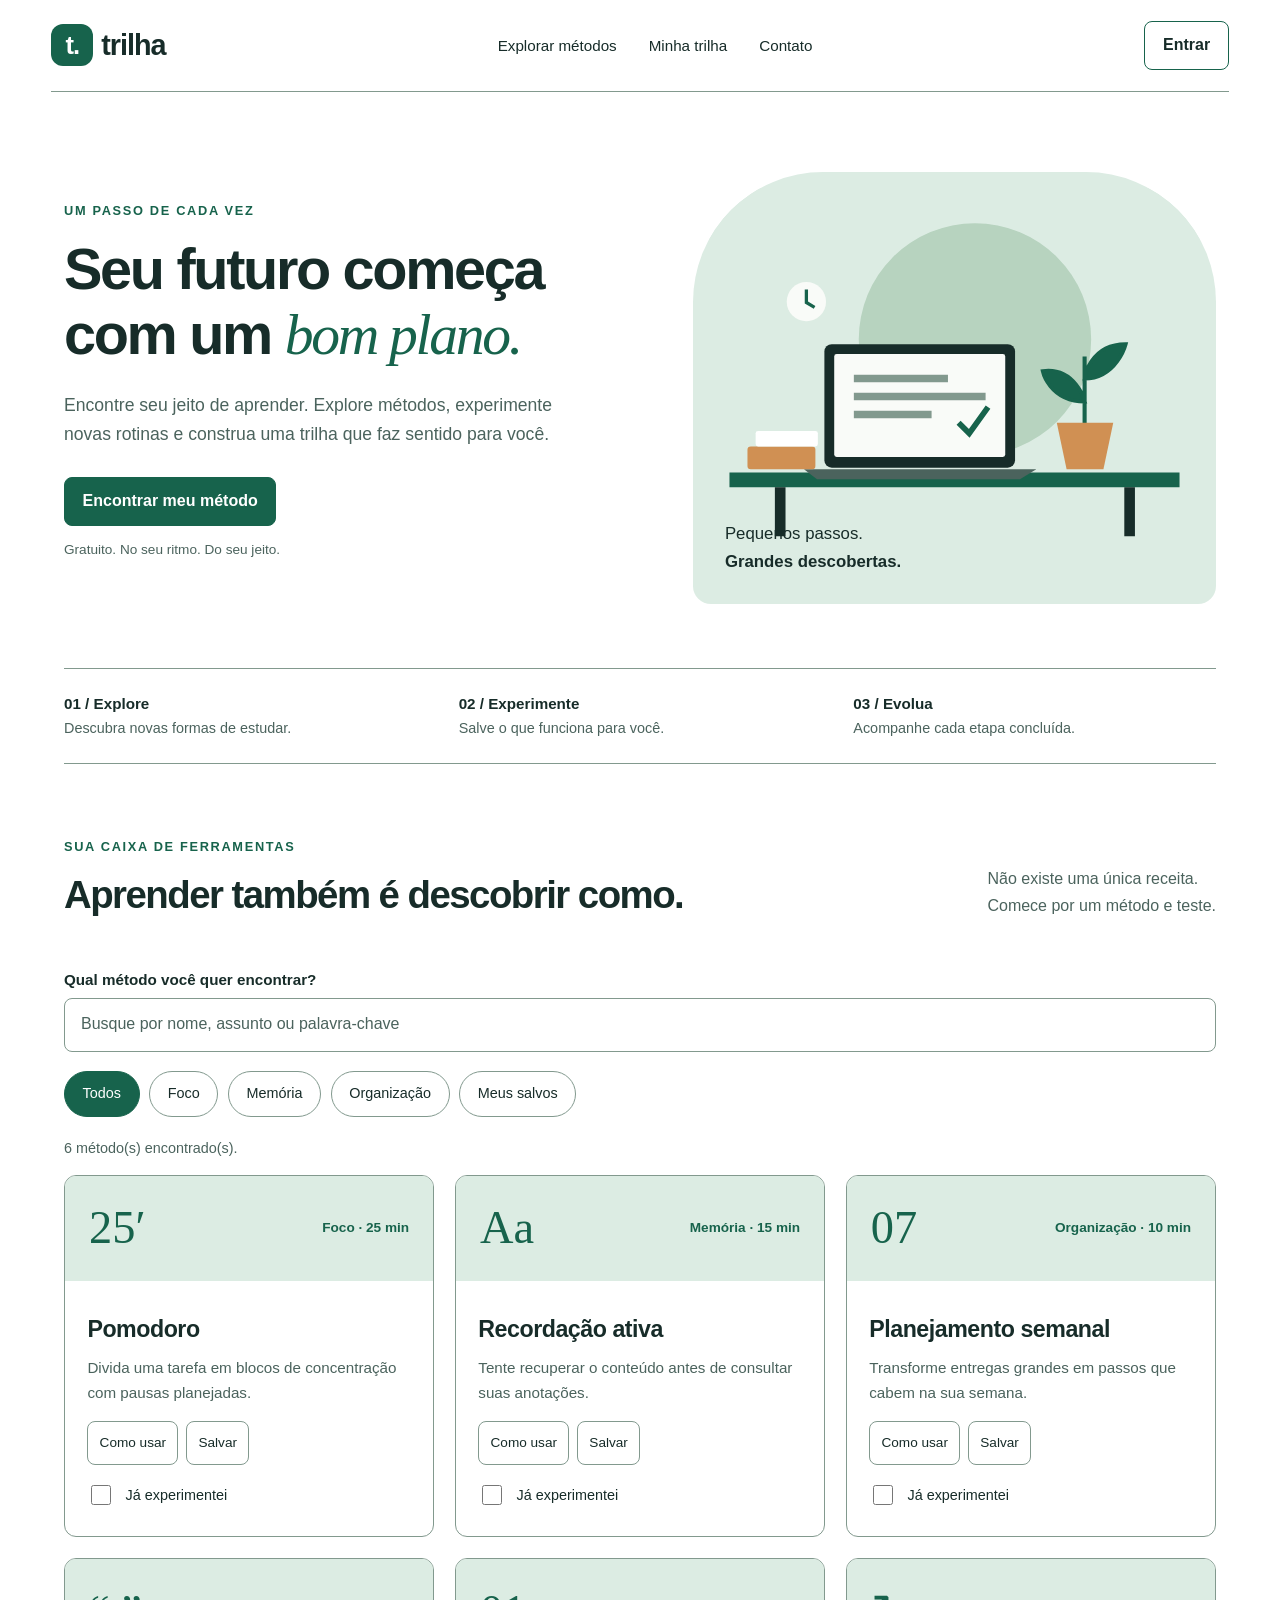
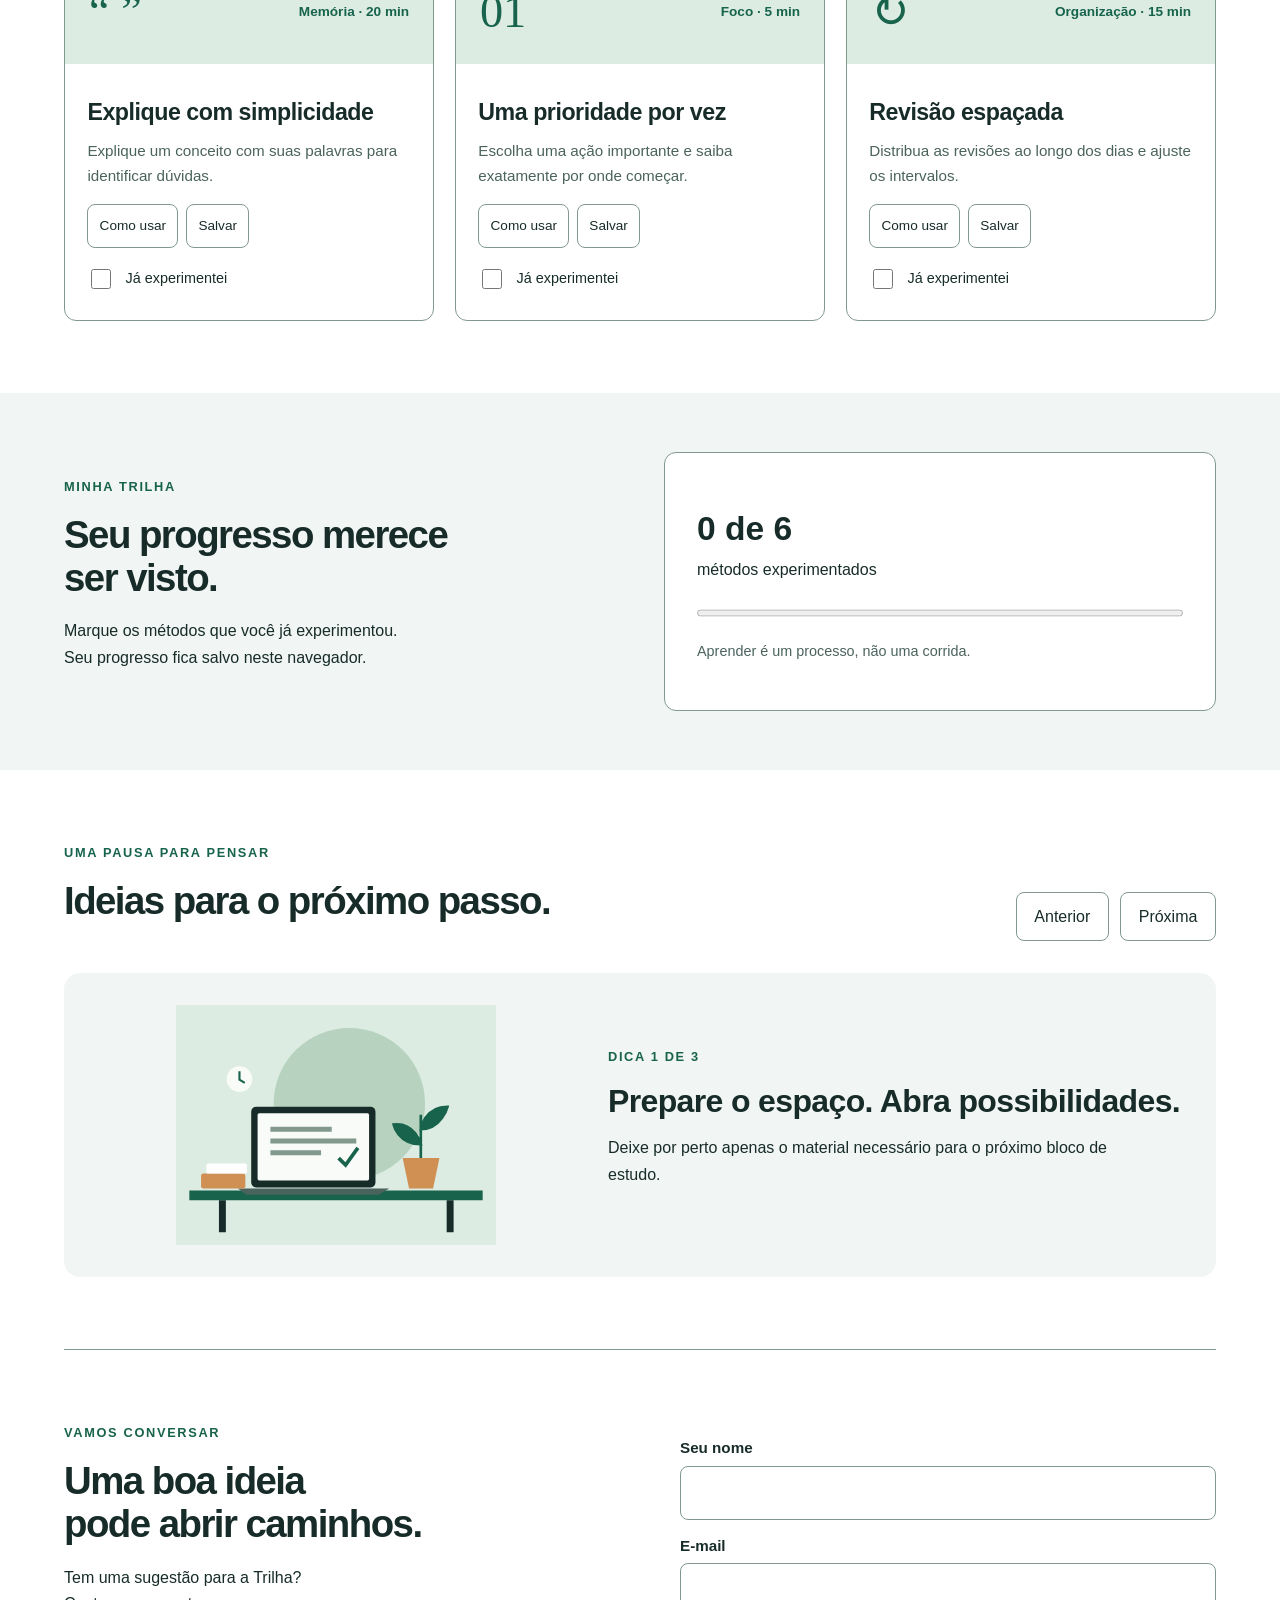
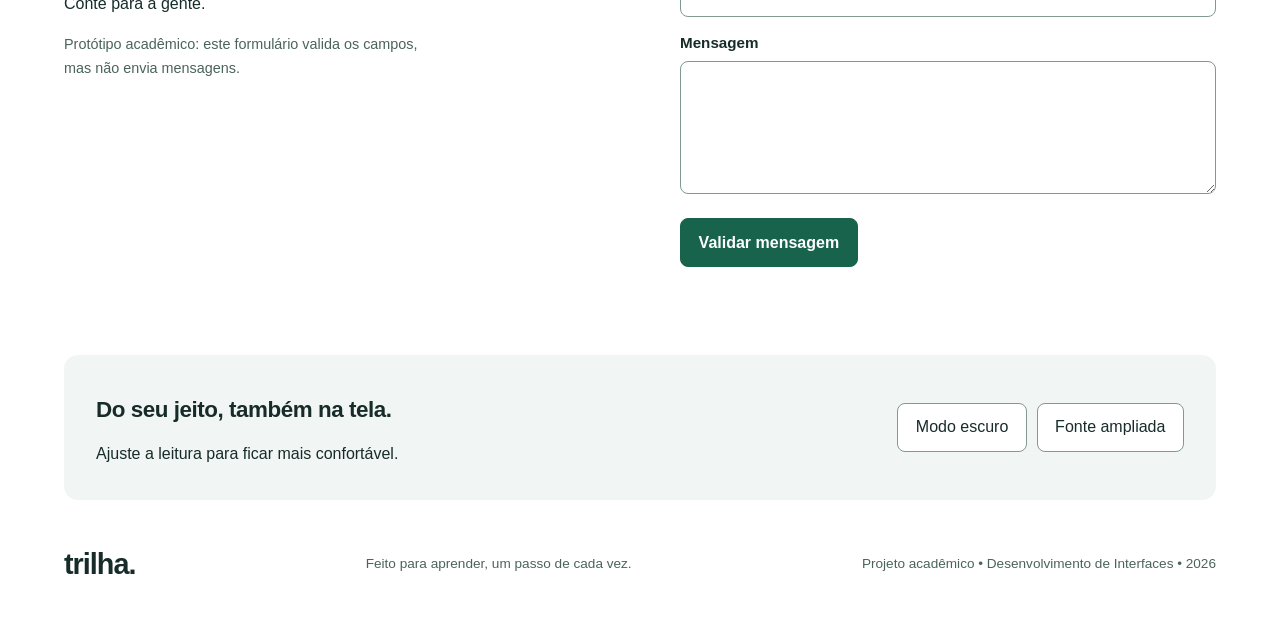
==== index.html @ eb921784 "feat: primeira versão Trilha com apoio de IA Interface em HTML, CSS e JavaScript com busca, métodos," ====
<!doctype html>
<html lang="pt-BR">
<head><meta charset="UTF-8"><meta name="viewport" content="width=device-width,initial-scale=1"><meta name="description" content="Organize seus estudos com métodos simples e uma trilha de aprendizagem."><title>Trilha | Seu próximo passo nos estudos</title><link rel="stylesheet" href="style.css"><script src="app.js" defer></script></head>
<body>
<a class="skip" href="#conteudo">Pular para o conteúdo</a>
<header class="header"><a class="brand" href="index.html" aria-label="Trilha início"><span class="brand-icon" aria-hidden="true">t.</span> trilha</a><nav aria-label="Principal"><a href="#metodos">Explorar métodos</a><a href="#jornada">Minha trilha</a><a href="#contato">Contato</a></nav><a class="button outline" href="login.html">Entrar</a></header>
<main id="conteudo">
<section class="hero wrap" aria-labelledby="titulo"><div><p class="eyebrow">UM PASSO DE CADA VEZ</p><h1 id="titulo">Seu futuro começa com um <em>bom plano.</em></h1><p class="lead">Encontre seu jeito de aprender. Explore métodos, experimente novas rotinas e construa uma trilha que faz sentido para você.</p><a class="button" href="#metodos">Encontrar meu método</a><p class="hero-note">Gratuito. No seu ritmo. Do seu jeito.</p></div><div class="hero-art"><img src="estudo.svg" alt="Ilustração de uma mesa com livros, planta e um caderno de planejamento"><div class="art-label">Pequenos passos.<br><strong>Grandes descobertas.</strong></div></div></section>
<section class="principles wrap" aria-label="Princípios"><p><strong>01 / Explore</strong><span>Descubra novas formas de estudar.</span></p><p><strong>02 / Experimente</strong><span>Salve o que funciona para você.</span></p><p><strong>03 / Evolua</strong><span>Acompanhe cada etapa concluída.</span></p></section>
<section id="metodos" class="wrap section"><div class="section-heading"><div><p class="eyebrow">SUA CAIXA DE FERRAMENTAS</p><h2>Aprender também é descobrir como.</h2></div><p>Não existe uma única receita.<br>Comece por um método e teste.</p></div><label for="busca">Qual método você quer encontrar?</label><input id="busca" type="search" placeholder="Busque por nome, assunto ou palavra-chave"><div class="filters" role="group" aria-label="Categorias de métodos"><button data-filter="Todos" aria-pressed="true">Todos</button><button data-filter="Foco" aria-pressed="false">Foco</button><button data-filter="Memória" aria-pressed="false">Memória</button><button data-filter="Organização" aria-pressed="false">Organização</button><button data-filter="Salvos" aria-pressed="false">Meus salvos</button></div><p id="resultados" class="muted" role="status"></p><div id="cards" class="grid"></div><noscript><p>Ative o JavaScript para pesquisar e visualizar os métodos interativos.</p></noscript></section>
<section id="jornada" class="journey"><div class="wrap journey-inner"><div><p class="eyebrow">MINHA TRILHA</p><h2>Seu progresso merece<br>ser visto.</h2><p>Marque os métodos que você já experimentou.<br>Seu progresso fica salvo neste navegador.</p></div><div class="progress-box"><p><strong id="progresso">0 de 6</strong> métodos experimentados</p><progress id="barra" max="6" value="0">0 de 6</progress><p>Aprender é um processo, não uma corrida.</p></div></div></section>
<section class="wrap section carousel" aria-roledescription="carrossel" aria-label="Inspirações para estudar"><div class="section-heading"><div><p class="eyebrow">UMA PAUSA PARA PENSAR</p><h2>Ideias para o próximo passo.</h2></div><div class="carousel-controls"><button id="anterior" aria-label="Mostrar dica anterior">Anterior</button><button id="proximo" aria-label="Mostrar próxima dica">Próxima</button></div></div><div class="slide"><img id="slide-img" src="estudo.svg" alt=""><div aria-live="polite" aria-atomic="true"><p id="slide-count" class="eyebrow"></p><h3 id="slide-title"></h3><p id="slide-text"></p></div></div></section>
<section class="wrap section contact" id="contato"><div><p class="eyebrow">VAMOS CONVERSAR</p><h2>Uma boa ideia<br>pode abrir caminhos.</h2><p>Tem uma sugestão para a Trilha?<br>Conte para a gente.</p><p class="muted">Protótipo acadêmico: este formulário valida os campos, mas não envia mensagens.</p></div><form id="contact-form"><label for="nome">Seu nome</label><input id="nome" name="nome" required maxlength="80" autocomplete="name"><label for="email">E-mail</label><input id="email" name="email" required type="email" autocomplete="email"><label for="mensagem">Mensagem</label><textarea id="mensagem" name="mensagem" rows="4" required maxlength="1500"></textarea><button class="button" type="submit">Validar mensagem</button><p id="contact-status" role="status"></p></form></section>
<section class="wrap accessibility" aria-labelledby="a11y-title"><div><h2 id="a11y-title">Do seu jeito, também na tela.</h2><p>Ajuste a leitura para ficar mais confortável.</p></div><div class="a11y-controls"><button id="theme" aria-pressed="false">Modo escuro</button><button id="font" aria-pressed="false">Fonte ampliada</button></div></section>
</main><footer class="wrap footer"><a class="brand" href="index.html">trilha.</a><p>Feito para aprender, um passo de cada vez.</p><small>Projeto acadêmico • Desenvolvimento de Interfaces • 2026</small></footer>
<dialog id="details"><button id="close-dialog" class="close">Fechar</button><p id="detail-category" class="eyebrow"></p><h2 id="detail-title"></h2><p id="detail-intro"></p><ol id="detail-steps"></ol></dialog>
</body></html>
---- style.css ----
:root{color-scheme:light;--bg:#fff;--surface:#f1f5f3;--text:#172c29;--muted:#4b635d;--accent:#17634c;--on-accent:#fff;--line:#82998e;--soft:#dcece3;--focus:#8a3e00;font-size:16px}
:root[data-theme=dark]{color-scheme:dark;--bg:#12231f;--surface:#1c342d;--text:#f0f6f2;--muted:#b9cec3;--accent:#a7dfbd;--on-accent:#12231f;--line:#79978a;--soft:#294b3b;--focus:#ffcf99}
:root.large{font-size:20px}*{box-sizing:border-box}body{margin:0;background:var(--bg);color:var(--text);font-family:"Segoe UI",Arial,sans-serif;line-height:1.65}button,input,textarea{font:inherit}a{color:inherit}button,a,input,textarea{touch-action:manipulation}button,.button{min-height:44px}button{cursor:pointer}button:disabled{cursor:default}a:focus-visible,button:focus-visible,input:focus-visible,textarea:focus-visible{outline:3px solid var(--focus);outline-offset:4px}button,.button{border:1px solid var(--line);border-radius:8px;background:var(--bg);color:var(--text);padding:.65rem 1.1rem}button:hover{background:var(--soft)}.button{display:inline-block;background:var(--accent);color:var(--on-accent);border-color:var(--accent);font-weight:600;text-decoration:none}.button:hover{filter:brightness(.93)}.outline{background:transparent;color:var(--text)}.wrap{width:min(1160px,90%);margin-inline:auto}.header{width:min(1320px,92%);margin:auto;padding:1.3rem 0;display:flex;align-items:center;justify-content:space-between;gap:1.5rem;border-bottom:1px solid var(--line)}.brand{display:flex;gap:.5rem;align-items:center;font-size:1.8rem;font-weight:750;letter-spacing:-1px;text-decoration:none}.brand-icon{display:inline-grid;place-items:center;background:var(--accent);color:var(--on-accent);width:42px;height:42px;border-radius:12px;font-size:1.6rem}nav{display:flex;gap:2rem}nav a{font-size:.95rem;text-decoration:none}nav a:hover{text-decoration:underline}.skip{position:fixed;left:1rem;top:-100px;padding:.8rem;background:var(--bg);z-index:10}.skip:focus{top:1rem}.hero{display:grid;grid-template-columns:1.08fr 1fr;gap:4rem;align-items:center;padding:5rem 0 4rem}.eyebrow{font-size:.8rem;letter-spacing:.13em;font-weight:700;color:var(--accent);margin:0 0 1rem}h1,h2,h3{line-height:1.12;letter-spacing:-.04em}h1{font-size:clamp(2.8rem,4.5vw,4.5rem);font-weight:650;margin:.8rem 0 1.5rem}h1 em{font-family:Georgia,serif;font-weight:400;color:var(--accent)}h2{font-size:clamp(1.8rem,3vw,2.6rem);font-weight:600;margin:.6rem 0 1.2rem}h3{font-size:1.45rem;margin:.8rem 0;letter-spacing:-.02em}.lead{font-size:1.1rem;color:var(--muted);max-width:32rem;margin-bottom:1.7rem}.hero-note{font-size:.85rem;color:var(--muted)}.hero-art{background:var(--soft);border-radius:130px 130px 18px 18px;position:relative;overflow:hidden;min-height:390px}.hero-art img{display:block;width:100%;padding:1rem 1rem 3rem}.art-label{position:absolute;bottom:1.8rem;left:2rem;font-size:1.05rem;color:#172c29}.principles{display:grid;grid-template-columns:repeat(3,1fr);border-block:1px solid var(--line);gap:2rem;padding:1.4rem 0}.principles p{margin:0}.principles strong,.principles span{display:block}.principles strong{font-size:.95rem}.principles span{font-size:.9rem;color:var(--muted)}.section{padding-block:4.5rem}.section-heading{display:flex;justify-content:space-between;gap:2rem;align-items:end;margin-bottom:2rem}.section-heading h2{max-width:39rem}.section-heading>p{color:var(--muted);min-width:14rem}.muted{color:var(--muted);font-size:.9rem}label{display:block;margin:.8rem 0 .35rem;font-weight:600;font-size:.95rem}input,textarea{background:var(--bg);border:1px solid var(--line);color:var(--text);padding:.8rem 1rem;border-radius:8px;width:100%;min-height:48px}input::placeholder{color:var(--muted);opacity:1}.filters{display:flex;flex-wrap:wrap;gap:.6rem;margin:1.2rem 0}.filters button{border-radius:30px;font-size:.9rem}.filters [aria-pressed=true]{background:var(--accent);color:var(--on-accent);border-color:var(--accent)}.grid{display:grid;grid-template-columns:repeat(3,1fr);gap:1.3rem}.card{border:1px solid var(--line);border-radius:12px;overflow:hidden;display:flex;flex-direction:column}.card-top{height:105px;background:var(--soft);display:flex;align-items:center;justify-content:space-between;padding:1.5rem;color:var(--accent)}.card-symbol{font-family:Georgia,serif;font-size:2.9rem;line-height:1}.card-top span:last-child{font-size:.85rem;font-weight:600}.card-body{padding:1.4rem;display:flex;flex-direction:column;flex:1}.card-body p{color:var(--muted);font-size:.95rem;margin:0 0 1rem}.card-actions{display:flex;gap:.5rem;flex-wrap:wrap;margin-top:auto}.card-actions button{font-size:.85rem;padding:.5rem .7rem}.check-label{display:flex;align-items:center;gap:.7rem;font-weight:400;font-size:.9rem;margin-top:1.1rem}.check-label input{width:20px;height:20px;min-height:20px;accent-color:var(--accent)}.journey{background:var(--surface)}.journey-inner{padding-block:3.7rem;display:grid;grid-template-columns:1fr 1fr;align-items:center;gap:3rem}.progress-box{padding:2rem;border:1px solid var(--line);border-radius:12px;background:var(--bg)}.progress-box strong{font-size:2.1rem;display:block}progress{width:100%;height:14px;accent-color:var(--accent)}.progress-box p:last-child{font-size:.9rem;color:var(--muted)}.carousel-controls{display:flex;gap:.7rem;flex-wrap:wrap}.slide{background:var(--surface);border-radius:16px;display:grid;grid-template-columns:1fr 1.2fr;gap:2rem;align-items:center;padding:2rem}.slide img{width:100%;max-height:240px;object-fit:contain}.slide h3{font-size:2rem}.slide p{max-width:32rem}.contact{display:grid;grid-template-columns:1fr 1fr;gap:5rem;border-top:1px solid var(--line)}.contact .muted{max-width:23rem}.contact .button{margin-top:1rem}.accessibility{background:var(--surface);border-radius:14px;padding:2rem;display:flex;align-items:center;justify-content:space-between;gap:2rem}.accessibility h2{font-size:1.4rem;letter-spacing:-.02em}.accessibility p{margin:0}.a11y-controls{display:flex;gap:.6rem;flex-wrap:wrap}.footer{padding-block:2.5rem;display:flex;justify-content:space-between;align-items:center;gap:2rem}.footer p,.footer small{font-size:.85rem;color:var(--muted)}dialog{border:1px solid var(--line);border-radius:16px;padding:2rem;max-width:580px;width:90%;background:var(--bg);color:var(--text)}dialog::backdrop{background:#071b16aa}dialog li{margin-block:.8rem}.close{float:right;margin-bottom:1rem}.login-page{min-height:100vh;background:var(--surface)}.login-card{max-width:500px;margin:4rem auto;padding:2.5rem;background:var(--bg);border:1px solid var(--line);border-radius:18px}.login-card h1{font-size:2.4rem}.login-card .button{margin-block:1.5rem;width:100%;text-align:center}.login-card .brand{margin-bottom:2rem} [hidden]{display:none!important}
@media(max-width:800px){.header{flex-wrap:wrap}.header nav{order:3;width:100%;justify-content:space-between;gap:.7rem}.hero{grid-template-columns:1fr;padding-top:3rem;gap:2rem}.hero-art{min-height:300px;max-width:520px}.hero-art img{max-height:350px}.grid{grid-template-columns:repeat(2,1fr)}.section-heading{display:block}.journey-inner,.contact{grid-template-columns:1fr;gap:1.5rem}.accessibility,.footer{flex-direction:column;align-items:start}.principles{gap:1rem}.section{padding-block:3rem}}
@media(max-width:520px){.grid,.slide{grid-template-columns:1fr}.principles{grid-template-columns:1fr;gap:1rem}.hero h1{font-size:2.8rem}.slide{padding:1.3rem}.slide img{max-height:170px}.login-card{margin:2rem 5%;padding:1.5rem}}
@media(prefers-reduced-motion:no-preference){html{scroll-behavior:smooth}.card{transition:transform .18s}.card:hover{transform:translateY(-3px)}}
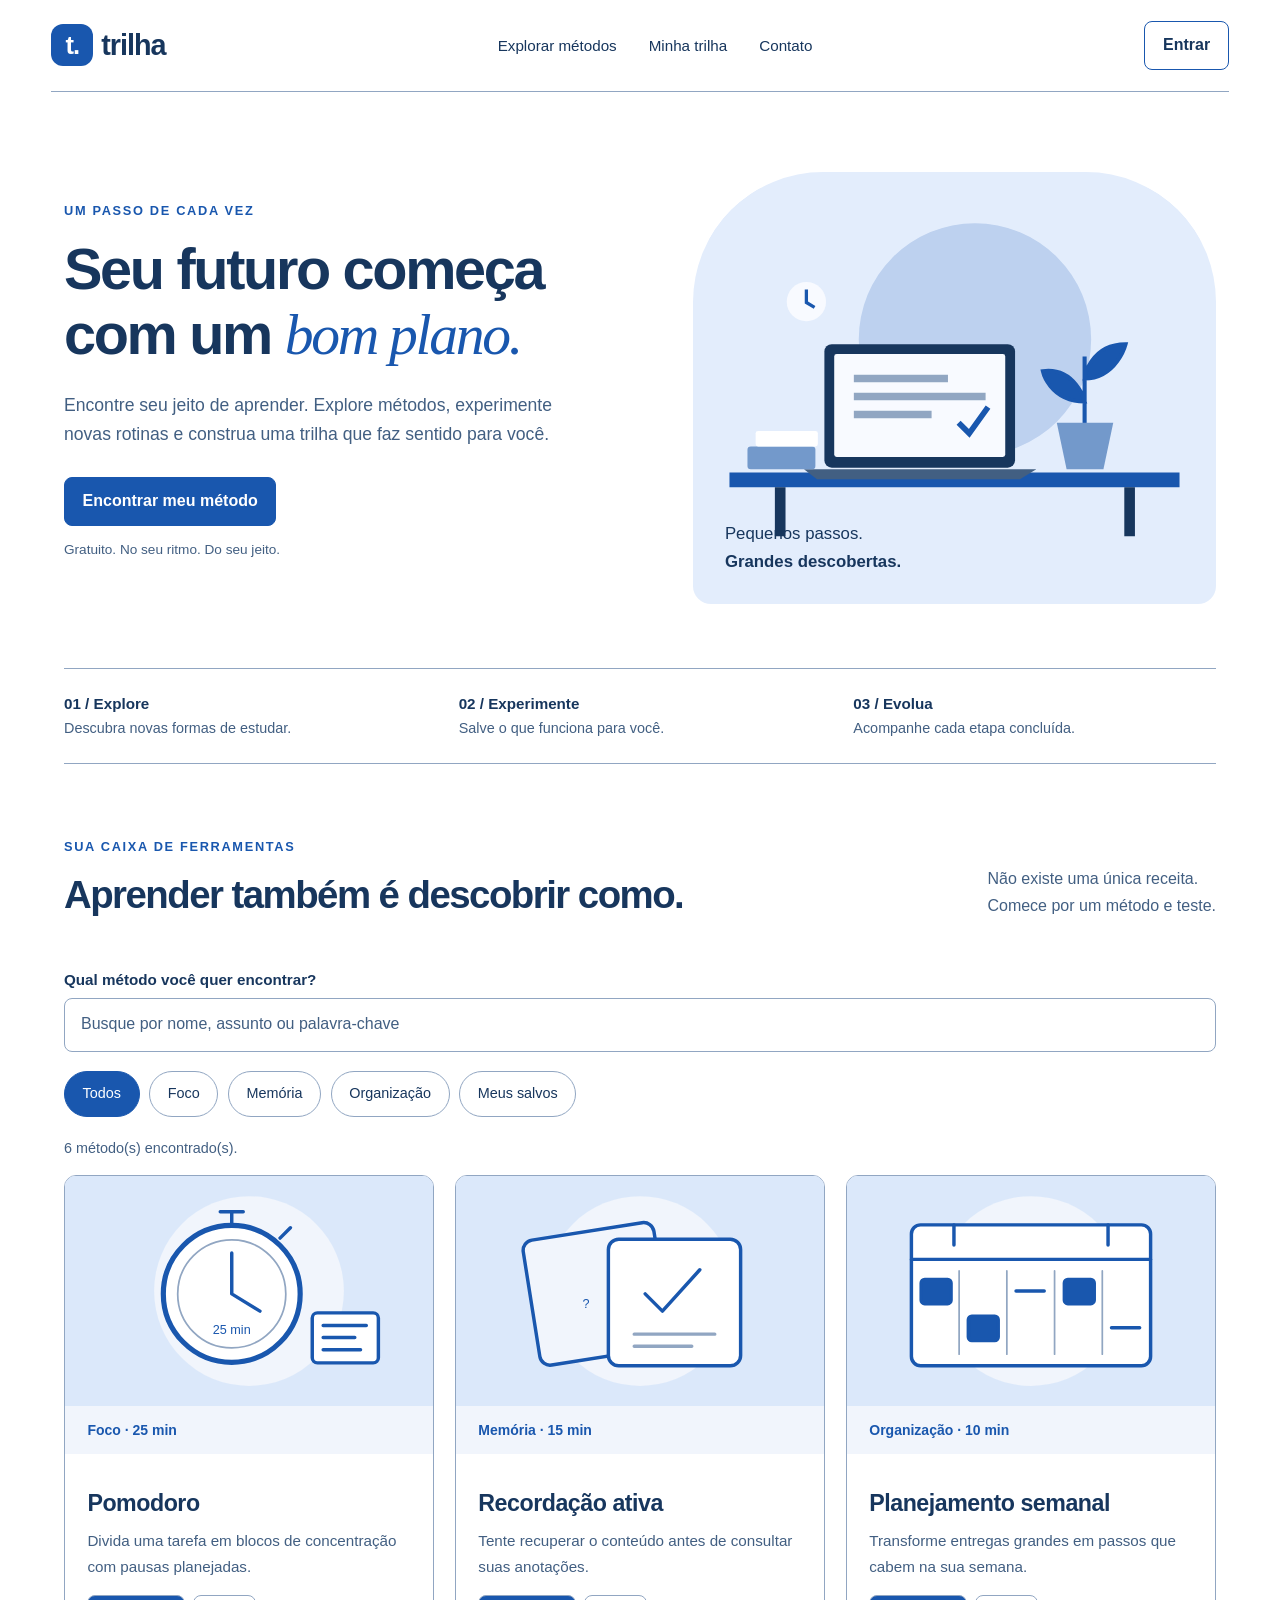
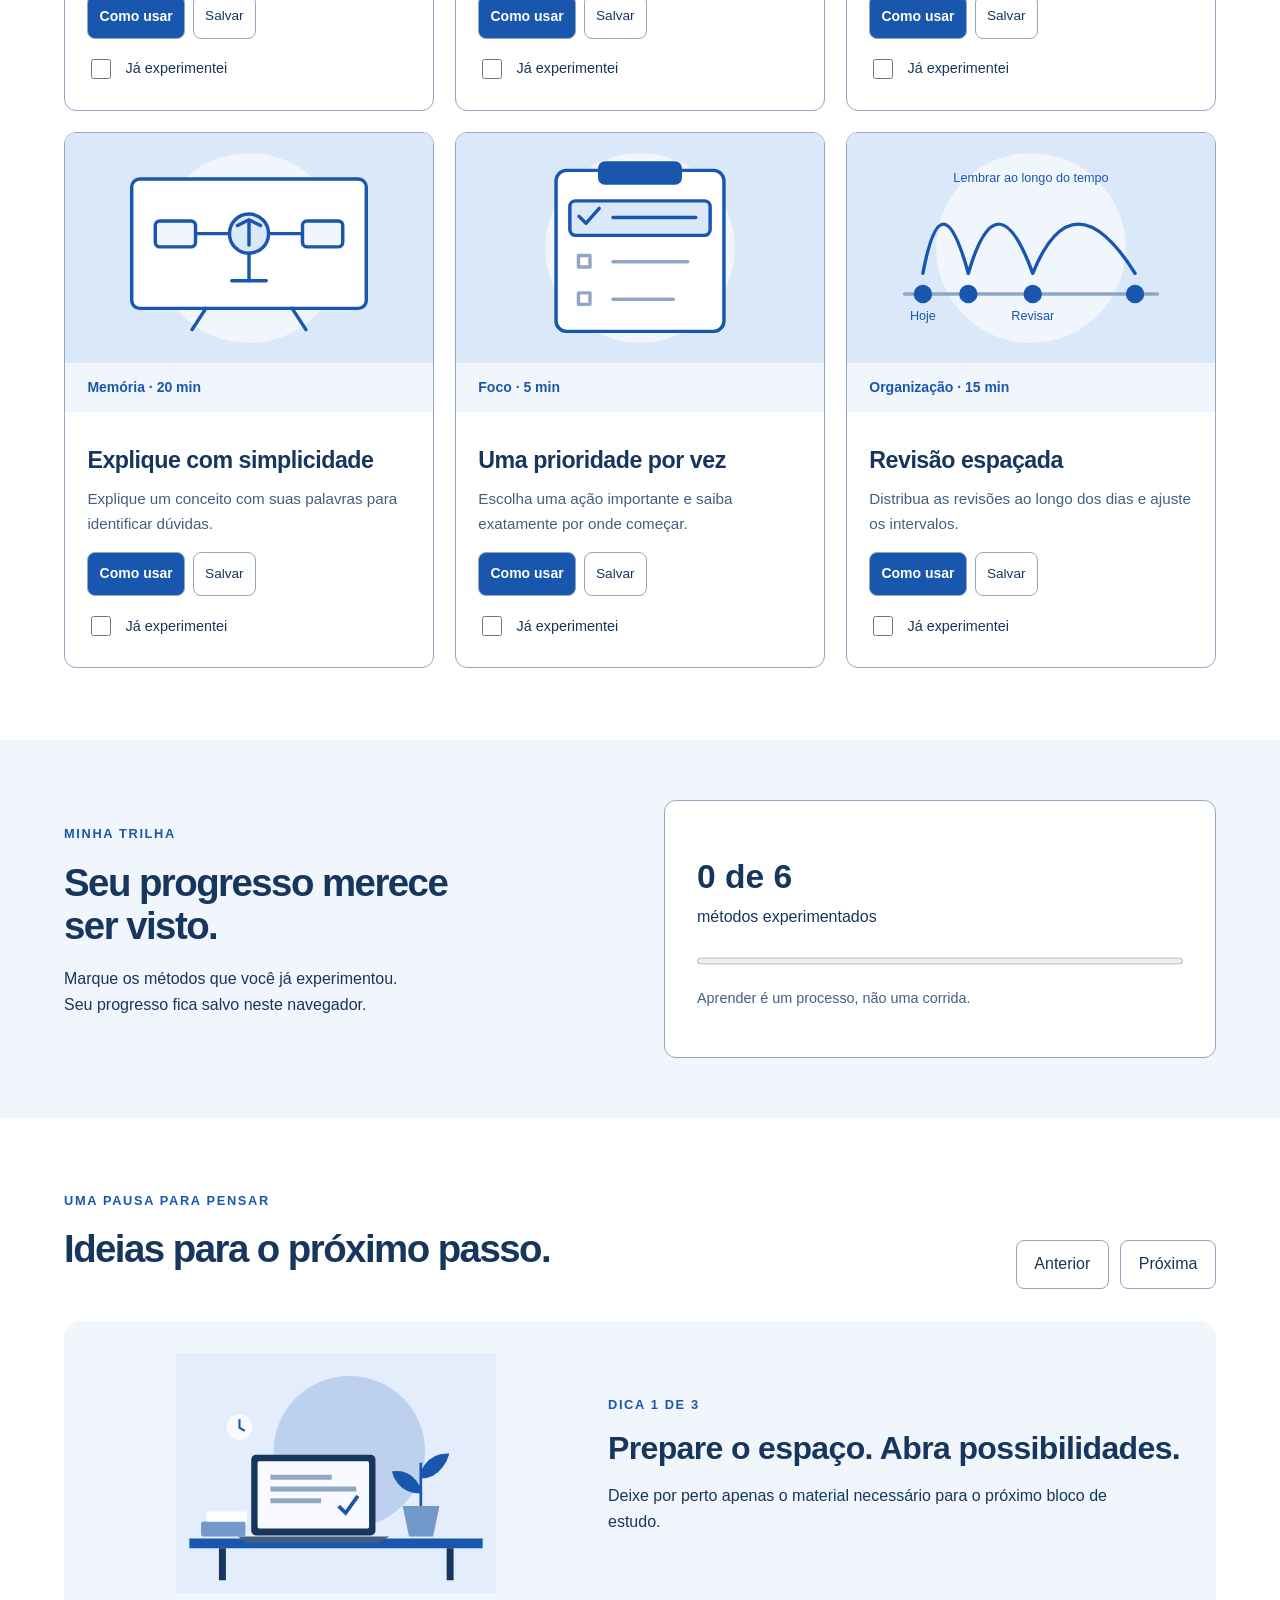
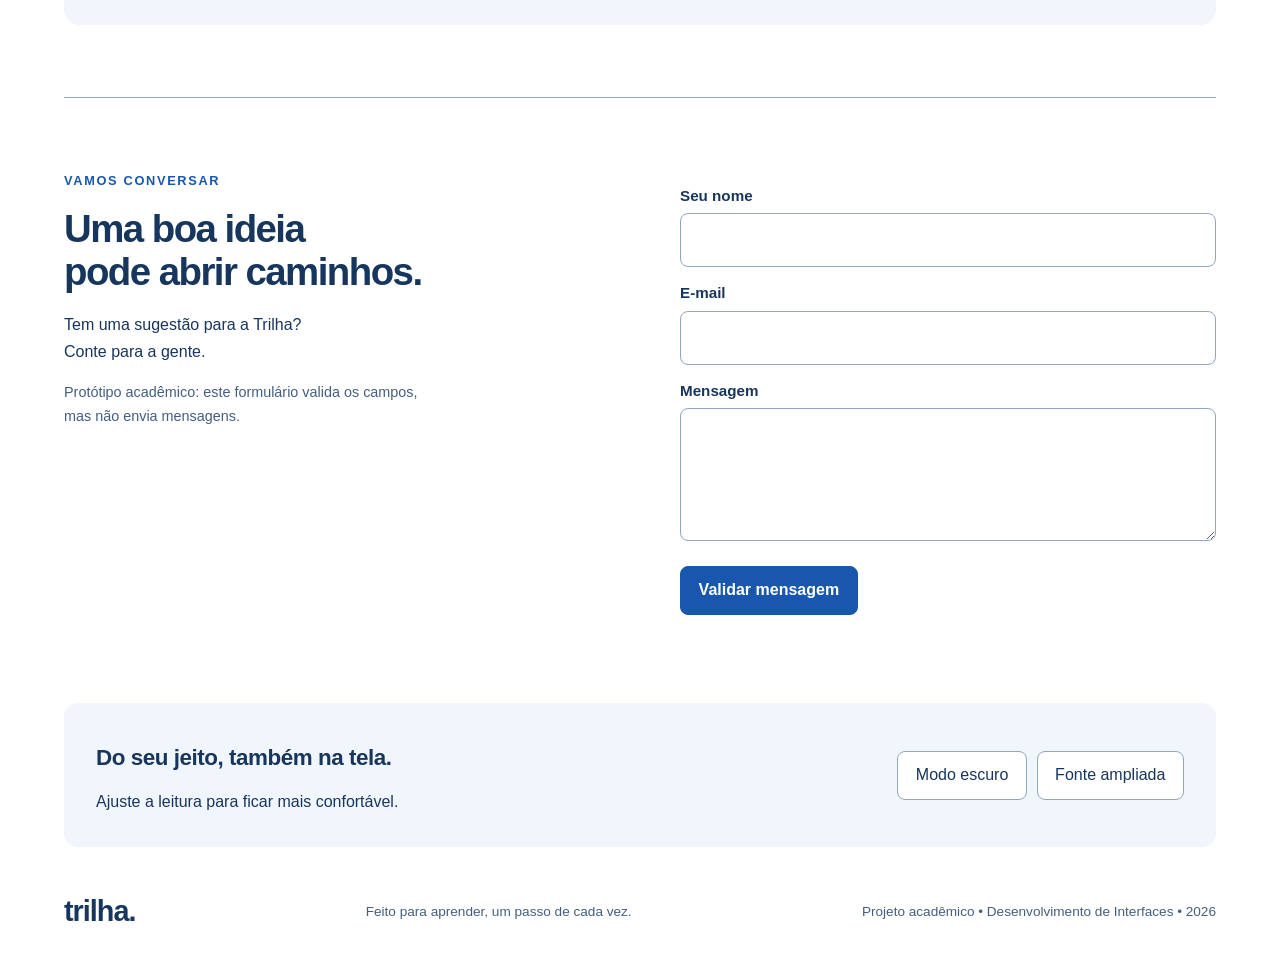
==== commit 51ef889d: "feat: temas azul e cinza e páginas dos métodos Versão 1.1.0: seis páginas individuais com ilustraçõe" ====
--- a/index.html
+++ b/index.html
@@ -13,5 +13,4 @@
 <section class="wrap section contact" id="contato"><div><p class="eyebrow">VAMOS CONVERSAR</p><h2>Uma boa ideia<br>pode abrir caminhos.</h2><p>Tem uma sugestão para a Trilha?<br>Conte para a gente.</p><p class="muted">Protótipo acadêmico: este formulário valida os campos, mas não envia mensagens.</p></div><form id="contact-form"><label for="nome">Seu nome</label><input id="nome" name="nome" required maxlength="80" autocomplete="name"><label for="email">E-mail</label><input id="email" name="email" required type="email" autocomplete="email"><label for="mensagem">Mensagem</label><textarea id="mensagem" name="mensagem" rows="4" required maxlength="1500"></textarea><button class="button" type="submit">Validar mensagem</button><p id="contact-status" role="status"></p></form></section>
 <section class="wrap accessibility" aria-labelledby="a11y-title"><div><h2 id="a11y-title">Do seu jeito, também na tela.</h2><p>Ajuste a leitura para ficar mais confortável.</p></div><div class="a11y-controls"><button id="theme" aria-pressed="false">Modo escuro</button><button id="font" aria-pressed="false">Fonte ampliada</button></div></section>
 </main><footer class="wrap footer"><a class="brand" href="index.html">trilha.</a><p>Feito para aprender, um passo de cada vez.</p><small>Projeto acadêmico • Desenvolvimento de Interfaces • 2026</small></footer>
-<dialog id="details"><button id="close-dialog" class="close">Fechar</button><p id="detail-category" class="eyebrow"></p><h2 id="detail-title"></h2><p id="detail-intro"></p><ol id="detail-steps"></ol></dialog>
 </body></html>
--- a/style.css
+++ b/style.css
@@ -1,6 +1,29 @@
-:root{color-scheme:light;--bg:#fff;--surface:#f1f5f3;--text:#172c29;--muted:#4b635d;--accent:#17634c;--on-accent:#fff;--line:#82998e;--soft:#dcece3;--focus:#8a3e00;font-size:16px}
-:root[data-theme=dark]{color-scheme:dark;--bg:#12231f;--surface:#1c342d;--text:#f0f6f2;--muted:#b9cec3;--accent:#a7dfbd;--on-accent:#12231f;--line:#79978a;--soft:#294b3b;--focus:#ffcf99}
-:root.large{font-size:20px}*{box-sizing:border-box}body{margin:0;background:var(--bg);color:var(--text);font-family:"Segoe UI",Arial,sans-serif;line-height:1.65}button,input,textarea{font:inherit}a{color:inherit}button,a,input,textarea{touch-action:manipulation}button,.button{min-height:44px}button{cursor:pointer}button:disabled{cursor:default}a:focus-visible,button:focus-visible,input:focus-visible,textarea:focus-visible{outline:3px solid var(--focus);outline-offset:4px}button,.button{border:1px solid var(--line);border-radius:8px;background:var(--bg);color:var(--text);padding:.65rem 1.1rem}button:hover{background:var(--soft)}.button{display:inline-block;background:var(--accent);color:var(--on-accent);border-color:var(--accent);font-weight:600;text-decoration:none}.button:hover{filter:brightness(.93)}.outline{background:transparent;color:var(--text)}.wrap{width:min(1160px,90%);margin-inline:auto}.header{width:min(1320px,92%);margin:auto;padding:1.3rem 0;display:flex;align-items:center;justify-content:space-between;gap:1.5rem;border-bottom:1px solid var(--line)}.brand{display:flex;gap:.5rem;align-items:center;font-size:1.8rem;font-weight:750;letter-spacing:-1px;text-decoration:none}.brand-icon{display:inline-grid;place-items:center;background:var(--accent);color:var(--on-accent);width:42px;height:42px;border-radius:12px;font-size:1.6rem}nav{display:flex;gap:2rem}nav a{font-size:.95rem;text-decoration:none}nav a:hover{text-decoration:underline}.skip{position:fixed;left:1rem;top:-100px;padding:.8rem;background:var(--bg);z-index:10}.skip:focus{top:1rem}.hero{display:grid;grid-template-columns:1.08fr 1fr;gap:4rem;align-items:center;padding:5rem 0 4rem}.eyebrow{font-size:.8rem;letter-spacing:.13em;font-weight:700;color:var(--accent);margin:0 0 1rem}h1,h2,h3{line-height:1.12;letter-spacing:-.04em}h1{font-size:clamp(2.8rem,4.5vw,4.5rem);font-weight:650;margin:.8rem 0 1.5rem}h1 em{font-family:Georgia,serif;font-weight:400;color:var(--accent)}h2{font-size:clamp(1.8rem,3vw,2.6rem);font-weight:600;margin:.6rem 0 1.2rem}h3{font-size:1.45rem;margin:.8rem 0;letter-spacing:-.02em}.lead{font-size:1.1rem;color:var(--muted);max-width:32rem;margin-bottom:1.7rem}.hero-note{font-size:.85rem;color:var(--muted)}.hero-art{background:var(--soft);border-radius:130px 130px 18px 18px;position:relative;overflow:hidden;min-height:390px}.hero-art img{display:block;width:100%;padding:1rem 1rem 3rem}.art-label{position:absolute;bottom:1.8rem;left:2rem;font-size:1.05rem;color:#172c29}.principles{display:grid;grid-template-columns:repeat(3,1fr);border-block:1px solid var(--line);gap:2rem;padding:1.4rem 0}.principles p{margin:0}.principles strong,.principles span{display:block}.principles strong{font-size:.95rem}.principles span{font-size:.9rem;color:var(--muted)}.section{padding-block:4.5rem}.section-heading{display:flex;justify-content:space-between;gap:2rem;align-items:end;margin-bottom:2rem}.section-heading h2{max-width:39rem}.section-heading>p{color:var(--muted);min-width:14rem}.muted{color:var(--muted);font-size:.9rem}label{display:block;margin:.8rem 0 .35rem;font-weight:600;font-size:.95rem}input,textarea{background:var(--bg);border:1px solid var(--line);color:var(--text);padding:.8rem 1rem;border-radius:8px;width:100%;min-height:48px}input::placeholder{color:var(--muted);opacity:1}.filters{display:flex;flex-wrap:wrap;gap:.6rem;margin:1.2rem 0}.filters button{border-radius:30px;font-size:.9rem}.filters [aria-pressed=true]{background:var(--accent);color:var(--on-accent);border-color:var(--accent)}.grid{display:grid;grid-template-columns:repeat(3,1fr);gap:1.3rem}.card{border:1px solid var(--line);border-radius:12px;overflow:hidden;display:flex;flex-direction:column}.card-top{height:105px;background:var(--soft);display:flex;align-items:center;justify-content:space-between;padding:1.5rem;color:var(--accent)}.card-symbol{font-family:Georgia,serif;font-size:2.9rem;line-height:1}.card-top span:last-child{font-size:.85rem;font-weight:600}.card-body{padding:1.4rem;display:flex;flex-direction:column;flex:1}.card-body p{color:var(--muted);font-size:.95rem;margin:0 0 1rem}.card-actions{display:flex;gap:.5rem;flex-wrap:wrap;margin-top:auto}.card-actions button{font-size:.85rem;padding:.5rem .7rem}.check-label{display:flex;align-items:center;gap:.7rem;font-weight:400;font-size:.9rem;margin-top:1.1rem}.check-label input{width:20px;height:20px;min-height:20px;accent-color:var(--accent)}.journey{background:var(--surface)}.journey-inner{padding-block:3.7rem;display:grid;grid-template-columns:1fr 1fr;align-items:center;gap:3rem}.progress-box{padding:2rem;border:1px solid var(--line);border-radius:12px;background:var(--bg)}.progress-box strong{font-size:2.1rem;display:block}progress{width:100%;height:14px;accent-color:var(--accent)}.progress-box p:last-child{font-size:.9rem;color:var(--muted)}.carousel-controls{display:flex;gap:.7rem;flex-wrap:wrap}.slide{background:var(--surface);border-radius:16px;display:grid;grid-template-columns:1fr 1.2fr;gap:2rem;align-items:center;padding:2rem}.slide img{width:100%;max-height:240px;object-fit:contain}.slide h3{font-size:2rem}.slide p{max-width:32rem}.contact{display:grid;grid-template-columns:1fr 1fr;gap:5rem;border-top:1px solid var(--line)}.contact .muted{max-width:23rem}.contact .button{margin-top:1rem}.accessibility{background:var(--surface);border-radius:14px;padding:2rem;display:flex;align-items:center;justify-content:space-between;gap:2rem}.accessibility h2{font-size:1.4rem;letter-spacing:-.02em}.accessibility p{margin:0}.a11y-controls{display:flex;gap:.6rem;flex-wrap:wrap}.footer{padding-block:2.5rem;display:flex;justify-content:space-between;align-items:center;gap:2rem}.footer p,.footer small{font-size:.85rem;color:var(--muted)}dialog{border:1px solid var(--line);border-radius:16px;padding:2rem;max-width:580px;width:90%;background:var(--bg);color:var(--text)}dialog::backdrop{background:#071b16aa}dialog li{margin-block:.8rem}.close{float:right;margin-bottom:1rem}.login-page{min-height:100vh;background:var(--surface)}.login-card{max-width:500px;margin:4rem auto;padding:2.5rem;background:var(--bg);border:1px solid var(--line);border-radius:18px}.login-card h1{font-size:2.4rem}.login-card .button{margin-block:1.5rem;width:100%;text-align:center}.login-card .brand{margin-bottom:2rem} [hidden]{display:none!important}
+:root{color-scheme:light;--bg:#ffffff;--surface:#f1f5fc;--text:#17365d;--muted:#425f82;--accent:#1957ae;--on-accent:#ffffff;--line:#91a6c2;--soft:#e3edfc;--focus:#945000;font-size:16px}
+:root[data-theme=dark]{color-scheme:dark;--bg:#18191c;--surface:#232529;--text:#f1f2f4;--muted:#bfc3ca;--accent:#d4d7dd;--on-accent:#18191c;--line:#737881;--soft:#303339;--focus:#f2c57c}
+:root.large{font-size:20px}*{box-sizing:border-box}body{margin:0;background:var(--bg);color:var(--text);font-family:"Segoe UI",Arial,sans-serif;line-height:1.65}button,input,textarea{font:inherit}a{color:inherit}button,a,input,textarea{touch-action:manipulation}button,.button{min-height:44px}button{cursor:pointer}button:disabled{cursor:default}a:focus-visible,button:focus-visible,input:focus-visible,textarea:focus-visible{outline:3px solid var(--focus);outline-offset:4px}button,.button{border:1px solid var(--line);border-radius:8px;background:var(--bg);color:var(--text);padding:.65rem 1.1rem}button:hover{background:var(--soft)}.button{display:inline-block;background:var(--accent);color:var(--on-accent);border-color:var(--accent);font-weight:600;text-decoration:none}.button:hover{filter:brightness(.93)}.outline{background:transparent;color:var(--text)}.wrap{width:min(1160px,90%);margin-inline:auto}.header{width:min(1320px,92%);margin:auto;padding:1.3rem 0;display:flex;align-items:center;justify-content:space-between;gap:1.5rem;border-bottom:1px solid var(--line)}.brand{display:flex;gap:.5rem;align-items:center;font-size:1.8rem;font-weight:750;letter-spacing:-1px;text-decoration:none}.brand-icon{display:inline-grid;place-items:center;background:var(--accent);color:var(--on-accent);width:42px;height:42px;border-radius:12px;font-size:1.6rem}nav{display:flex;gap:2rem}nav a{font-size:.95rem;text-decoration:none}nav a:hover{text-decoration:underline}.skip{position:fixed;left:1rem;top:-100px;padding:.8rem;background:var(--bg);z-index:10}.skip:focus{top:1rem}.hero{display:grid;grid-template-columns:1.08fr 1fr;gap:4rem;align-items:center;padding:5rem 0 4rem}.eyebrow{font-size:.8rem;letter-spacing:.13em;font-weight:700;color:var(--accent);margin:0 0 1rem}h1,h2,h3{line-height:1.12;letter-spacing:-.04em}h1{font-size:clamp(2.8rem,4.5vw,4.5rem);font-weight:650;margin:.8rem 0 1.5rem}h1 em{font-family:Georgia,serif;font-weight:400;color:var(--accent)}h2{font-size:clamp(1.8rem,3vw,2.6rem);font-weight:600;margin:.6rem 0 1.2rem}h3{font-size:1.45rem;margin:.8rem 0;letter-spacing:-.02em}.lead{font-size:1.1rem;color:var(--muted);max-width:32rem;margin-bottom:1.7rem}.hero-note{font-size:.85rem;color:var(--muted)}.hero-art{background:var(--soft);border-radius:130px 130px 18px 18px;position:relative;overflow:hidden;min-height:390px}.hero-art img{display:block;width:100%;padding:1rem 1rem 3rem}.art-label{position:absolute;bottom:1.8rem;left:2rem;font-size:1.05rem;color:var(--text)}.principles{display:grid;grid-template-columns:repeat(3,1fr);border-block:1px solid var(--line);gap:2rem;padding:1.4rem 0}.principles p{margin:0}.principles strong,.principles span{display:block}.principles strong{font-size:.95rem}.principles span{font-size:.9rem;color:var(--muted)}.section{padding-block:4.5rem}.section-heading{display:flex;justify-content:space-between;gap:2rem;align-items:end;margin-bottom:2rem}.section-heading h2{max-width:39rem}.section-heading>p{color:var(--muted);min-width:14rem}.muted{color:var(--muted);font-size:.9rem}label{display:block;margin:.8rem 0 .35rem;font-weight:600;font-size:.95rem}input,textarea{background:var(--bg);border:1px solid var(--line);color:var(--text);padding:.8rem 1rem;border-radius:8px;width:100%;min-height:48px}input::placeholder{color:var(--muted);opacity:1}.filters{display:flex;flex-wrap:wrap;gap:.6rem;margin:1.2rem 0}.filters button{border-radius:30px;font-size:.9rem}.filters [aria-pressed=true]{background:var(--accent);color:var(--on-accent);border-color:var(--accent)}.grid{display:grid;grid-template-columns:repeat(3,1fr);gap:1.3rem}.card{border:1px solid var(--line);border-radius:12px;overflow:hidden;display:flex;flex-direction:column}.card-top{height:105px;background:var(--soft);display:flex;align-items:center;justify-content:space-between;padding:1.5rem;color:var(--accent)}.card-symbol{font-family:Georgia,serif;font-size:2.9rem;line-height:1}.card-top span:last-child{font-size:.85rem;font-weight:600}.card-body{padding:1.4rem;display:flex;flex-direction:column;flex:1}.card-body p{color:var(--muted);font-size:.95rem;margin:0 0 1rem}.card-actions{display:flex;gap:.5rem;flex-wrap:wrap;margin-top:auto}.card-actions button{font-size:.85rem;padding:.5rem .7rem}.check-label{display:flex;align-items:center;gap:.7rem;font-weight:400;font-size:.9rem;margin-top:1.1rem}.check-label input{width:20px;height:20px;min-height:20px;accent-color:var(--accent)}.journey{background:var(--surface)}.journey-inner{padding-block:3.7rem;display:grid;grid-template-columns:1fr 1fr;align-items:center;gap:3rem}.progress-box{padding:2rem;border:1px solid var(--line);border-radius:12px;background:var(--bg)}.progress-box strong{font-size:2.1rem;display:block}progress{width:100%;height:14px;accent-color:var(--accent)}.progress-box p:last-child{font-size:.9rem;color:var(--muted)}.carousel-controls{display:flex;gap:.7rem;flex-wrap:wrap}.slide{background:var(--surface);border-radius:16px;display:grid;grid-template-columns:1fr 1.2fr;gap:2rem;align-items:center;padding:2rem}.slide img{width:100%;max-height:240px;object-fit:contain}.slide h3{font-size:2rem}.slide p{max-width:32rem}.contact{display:grid;grid-template-columns:1fr 1fr;gap:5rem;border-top:1px solid var(--line)}.contact .muted{max-width:23rem}.contact .button{margin-top:1rem}.accessibility{background:var(--surface);border-radius:14px;padding:2rem;display:flex;align-items:center;justify-content:space-between;gap:2rem}.accessibility h2{font-size:1.4rem;letter-spacing:-.02em}.accessibility p{margin:0}.a11y-controls{display:flex;gap:.6rem;flex-wrap:wrap}.footer{padding-block:2.5rem;display:flex;justify-content:space-between;align-items:center;gap:2rem}.footer p,.footer small{font-size:.85rem;color:var(--muted)}.login-page{min-height:100vh;background:var(--surface)}.login-card{max-width:500px;margin:4rem auto;padding:2.5rem;background:var(--bg);border:1px solid var(--line);border-radius:18px}.login-card h1{font-size:2.4rem}.login-card .button{margin-block:1.5rem;width:100%;text-align:center}.login-card .brand{margin-bottom:2rem} [hidden]{display:none!important}
 @media(max-width:800px){.header{flex-wrap:wrap}.header nav{order:3;width:100%;justify-content:space-between;gap:.7rem}.hero{grid-template-columns:1fr;padding-top:3rem;gap:2rem}.hero-art{min-height:300px;max-width:520px}.hero-art img{max-height:350px}.grid{grid-template-columns:repeat(2,1fr)}.section-heading{display:block}.journey-inner,.contact{grid-template-columns:1fr;gap:1.5rem}.accessibility,.footer{flex-direction:column;align-items:start}.principles{gap:1rem}.section{padding-block:3rem}}
 @media(max-width:520px){.grid,.slide{grid-template-columns:1fr}.principles{grid-template-columns:1fr;gap:1rem}.hero h1{font-size:2.8rem}.slide{padding:1.3rem}.slide img{max-height:170px}.login-card{margin:2rem 5%;padding:1.5rem}}
 @media(prefers-reduced-motion:no-preference){html{scroll-behavior:smooth}.card{transition:transform .18s}.card:hover{transform:translateY(-3px)}}
+
+/* Imagens e páginas das metodologias compartilham a paleta do tema. */
+.card-visual{display:block;background:var(--soft)}
+.method-art{display:block;width:100%;height:auto;aspect-ratio:8/5;object-fit:contain}
+.card-top{height:auto;padding:.8rem 1.4rem;background:var(--surface)}
+.card-top span:last-child{font-size:.875rem}
+.card-actions .method-link{display:inline-flex;align-items:center;min-height:44px;border:1px solid var(--line);border-radius:8px;padding:.5rem .7rem;text-decoration:none;font-size:.875rem;font-weight:600;background:var(--accent);color:var(--on-accent)}
+.card-actions .method-link:hover{filter:brightness(.93)}
+.card h3 a{text-decoration:none}.card h3 a:hover{text-decoration:underline}
+.card-actions [aria-pressed=true]{background:var(--soft)}
+
+:root[data-theme=dark] .hero-art img,:root[data-theme=dark] .slide img{filter:grayscale(1) invert(.88)}
+.method-page{padding-block:2rem 4rem}.back-link{display:inline-block;margin-bottom:2rem;text-underline-offset:4px}
+.method-hero{display:grid;grid-template-columns:1.05fr 1fr;align-items:center;gap:3rem;margin-bottom:3rem}
+.method-hero figure{margin:0;background:var(--soft);border:1px solid var(--line);border-radius:20px;overflow:hidden}
+.method-hero h1{font-size:clamp(2.3rem,4vw,3.8rem)}
+.method-content{max-width:760px;margin-inline:auto}.method-content h2{font-size:1.9rem}
+.method-steps{padding-left:1.6rem}.method-steps li{padding-left:.6rem;margin-block:1.2rem}
+.method-tools{display:flex;gap:1rem;align-items:center;flex-wrap:wrap;margin-top:2rem;padding-top:1.5rem;border-top:1px solid var(--line)}
+.method-tools .check-label{margin:0}.method-next{margin-top:3rem;padding:1.5rem;background:var(--surface);border-radius:12px}
+@media(max-width:800px){.method-hero{grid-template-columns:1fr;gap:1.5rem}.method-hero figure{max-width:600px;width:100%;margin-inline:auto}}
+
+:root[data-theme=dark] .method-art{filter:grayscale(1) brightness(.8)}
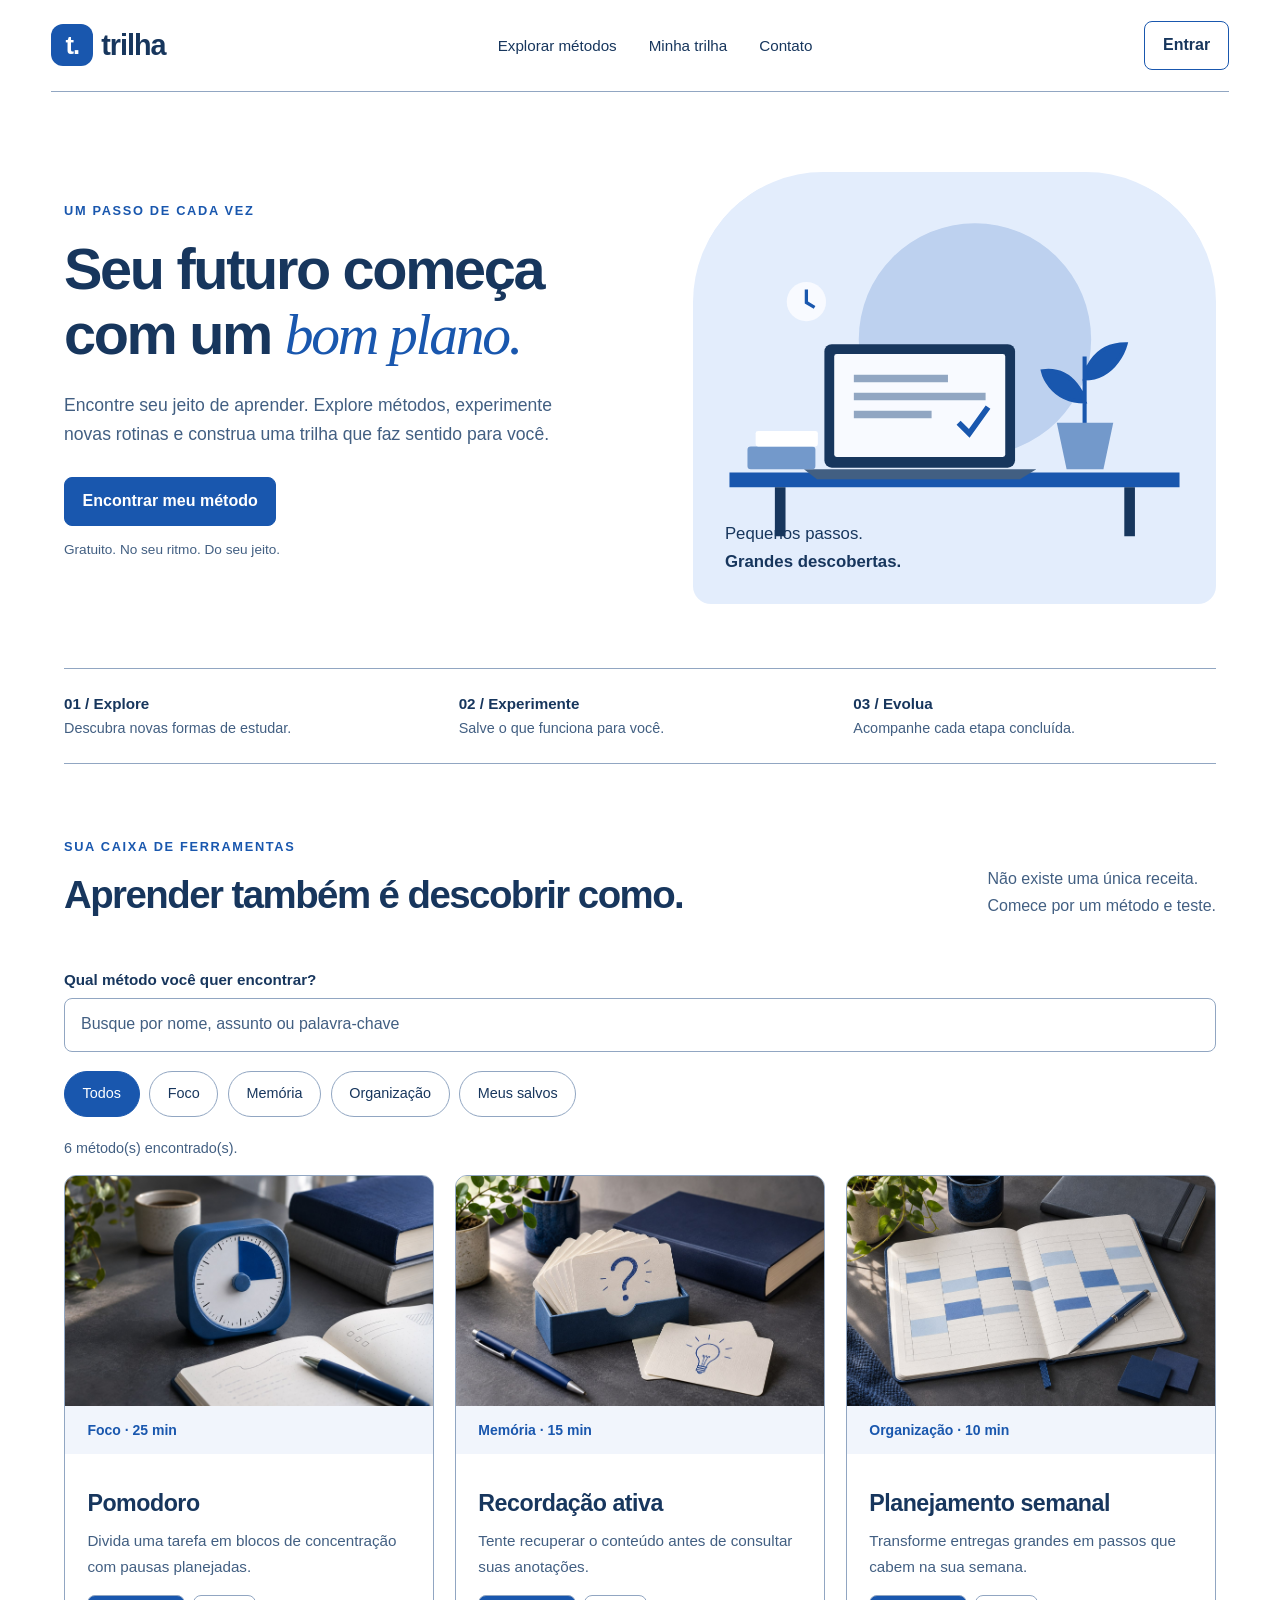
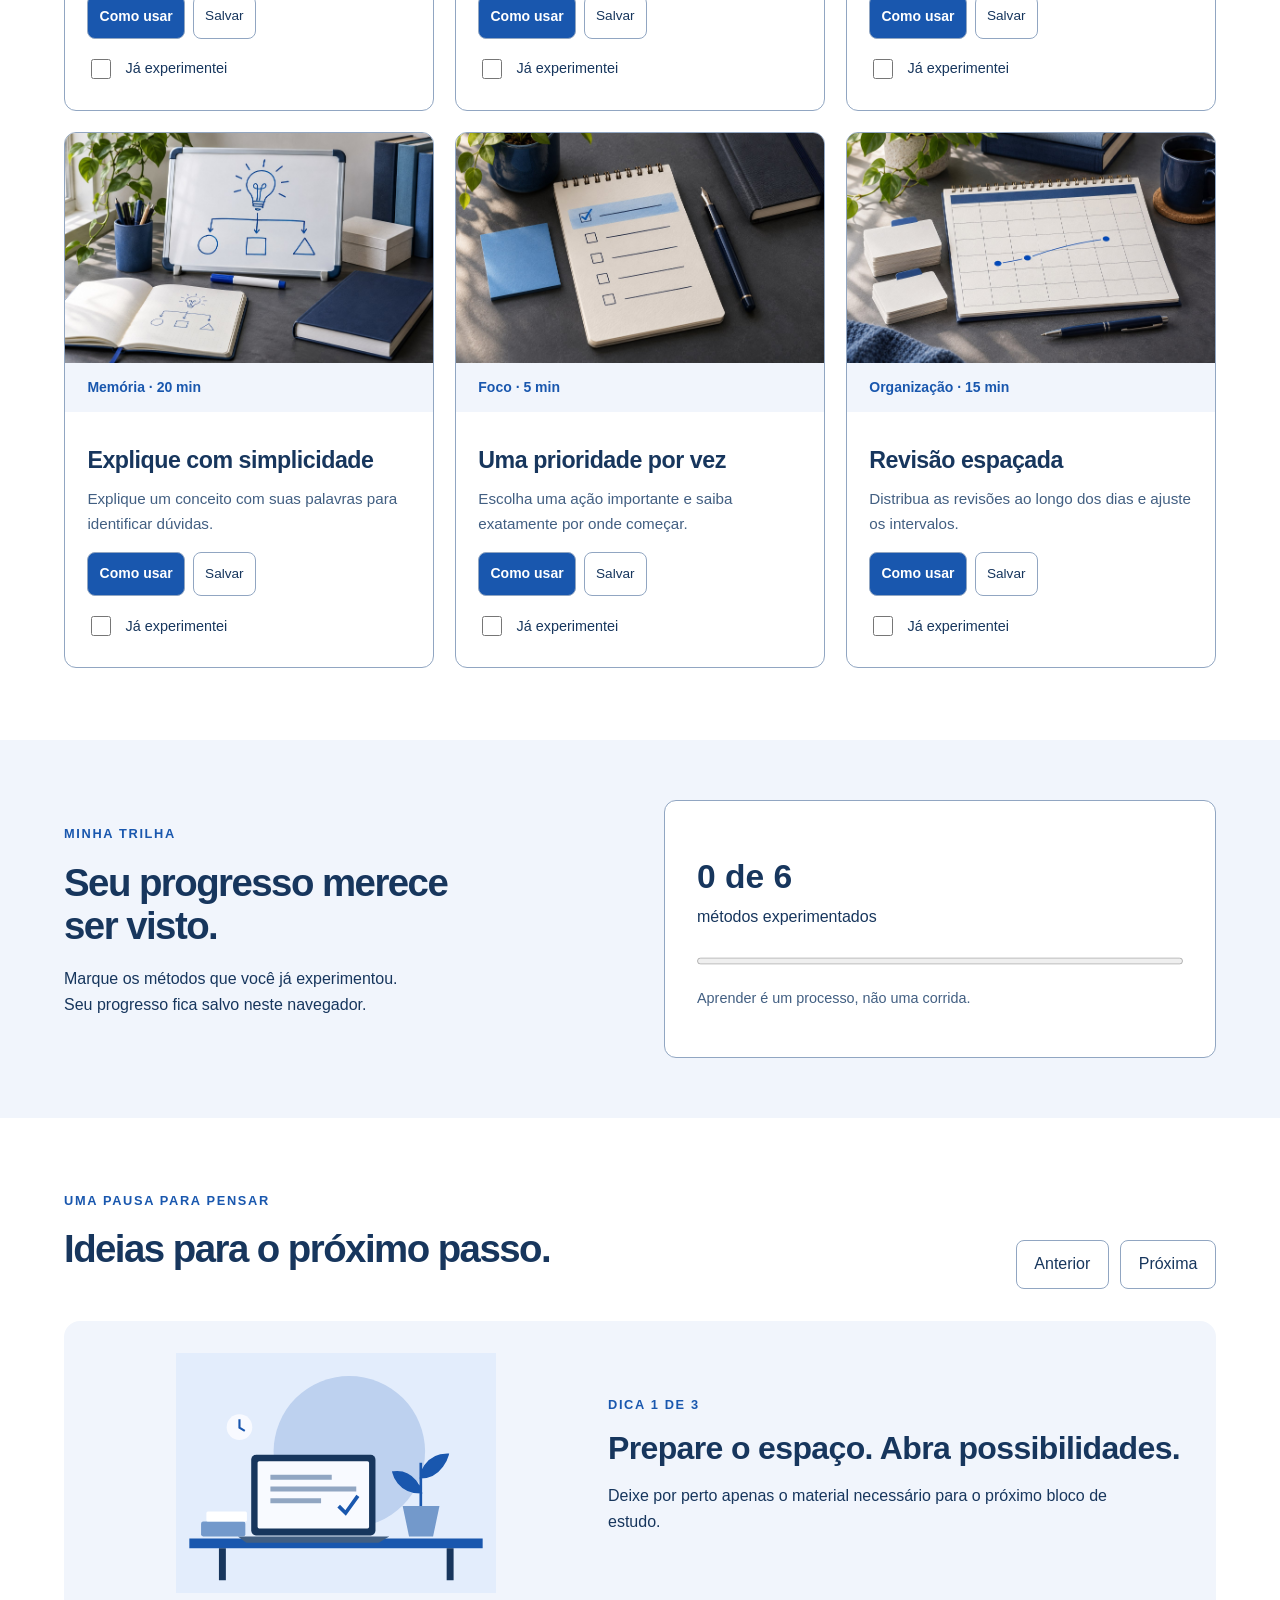
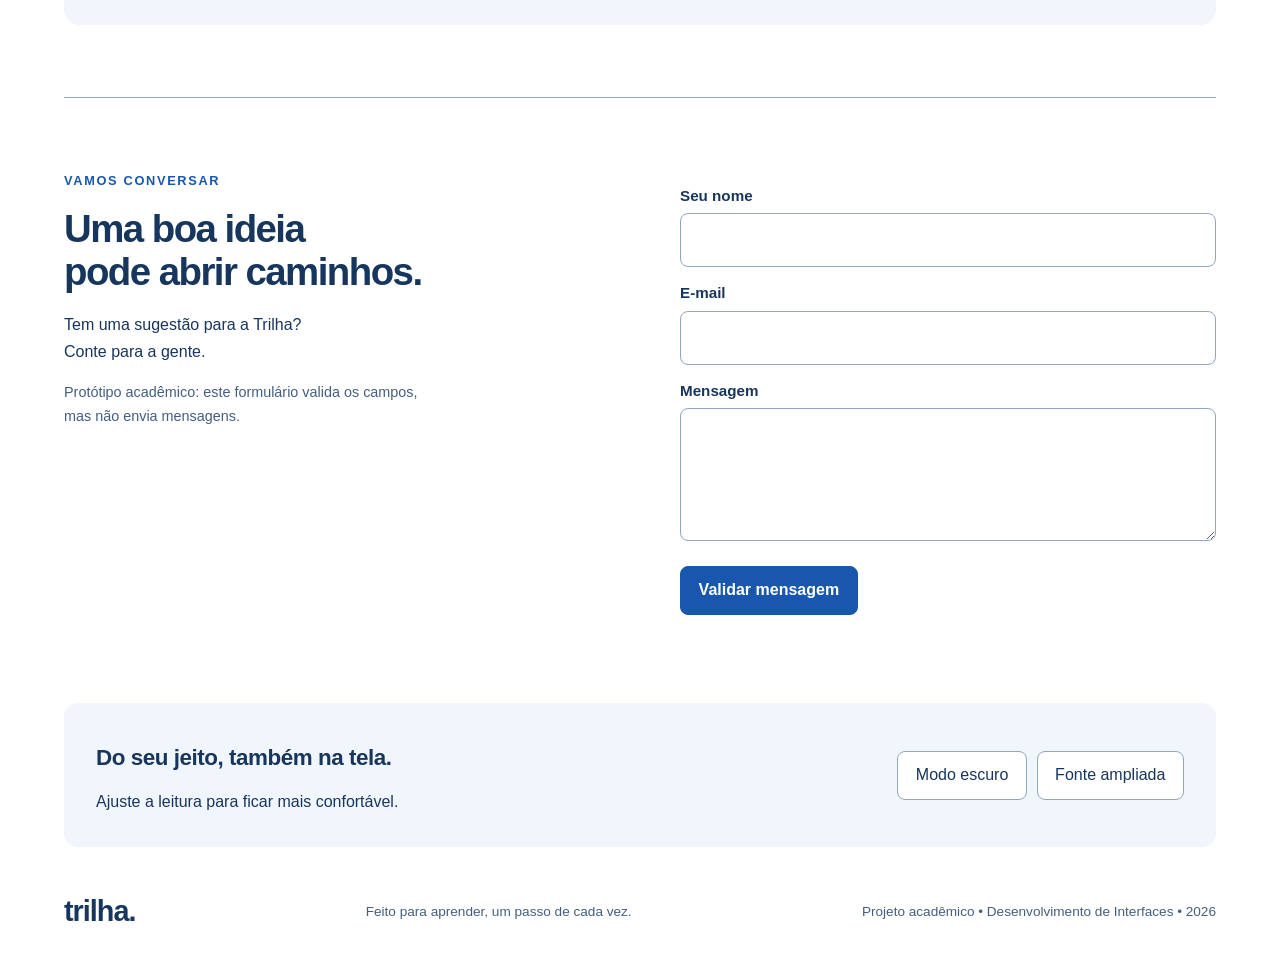
==== commit 02914975: "feat: integra novas imagens aos cartões e páginas Versão 1.2.0: seis cenas fotográficas locais em JP" ====
--- a/index.html
+++ b/index.html
@@ -1,6 +1,6 @@
 <!doctype html>
 <html lang="pt-BR">
-<head><meta charset="UTF-8"><meta name="viewport" content="width=device-width,initial-scale=1"><meta name="description" content="Organize seus estudos com métodos simples e uma trilha de aprendizagem."><title>Trilha | Seu próximo passo nos estudos</title><link rel="stylesheet" href="style.css"><script src="app.js" defer></script></head>
+<head><meta charset="UTF-8"><meta name="viewport" content="width=device-width,initial-scale=1"><meta name="description" content="Organize seus estudos com métodos simples e uma trilha de aprendizagem."><title>Trilha | Seu próximo passo nos estudos</title><link rel="stylesheet" href="style.css?v=1.2.0"><script src="app.js?v=1.2.0" defer></script></head>
 <body>
 <a class="skip" href="#conteudo">Pular para o conteúdo</a>
 <header class="header"><a class="brand" href="index.html" aria-label="Trilha início"><span class="brand-icon" aria-hidden="true">t.</span> trilha</a><nav aria-label="Principal"><a href="#metodos">Explorar métodos</a><a href="#jornada">Minha trilha</a><a href="#contato">Contato</a></nav><a class="button outline" href="login.html">Entrar</a></header>
--- a/style.css
+++ b/style.css
@@ -26,4 +26,9 @@
 .method-tools .check-label{margin:0}.method-next{margin-top:3rem;padding:1.5rem;background:var(--surface);border-radius:12px}
 @media(max-width:800px){.method-hero{grid-template-columns:1fr;gap:1.5rem}.method-hero figure{max-width:600px;width:100%;margin-inline:auto}}
 
-:root[data-theme=dark] .method-art{filter:grayscale(1) brightness(.8)}
+
+
+
+/* Fotografias geradas para as metodologias, preservadas nos dois temas. */
+.method-art{object-fit:cover}
+:root[data-theme=dark] .method-art{filter:brightness(.9) saturate(.85)}
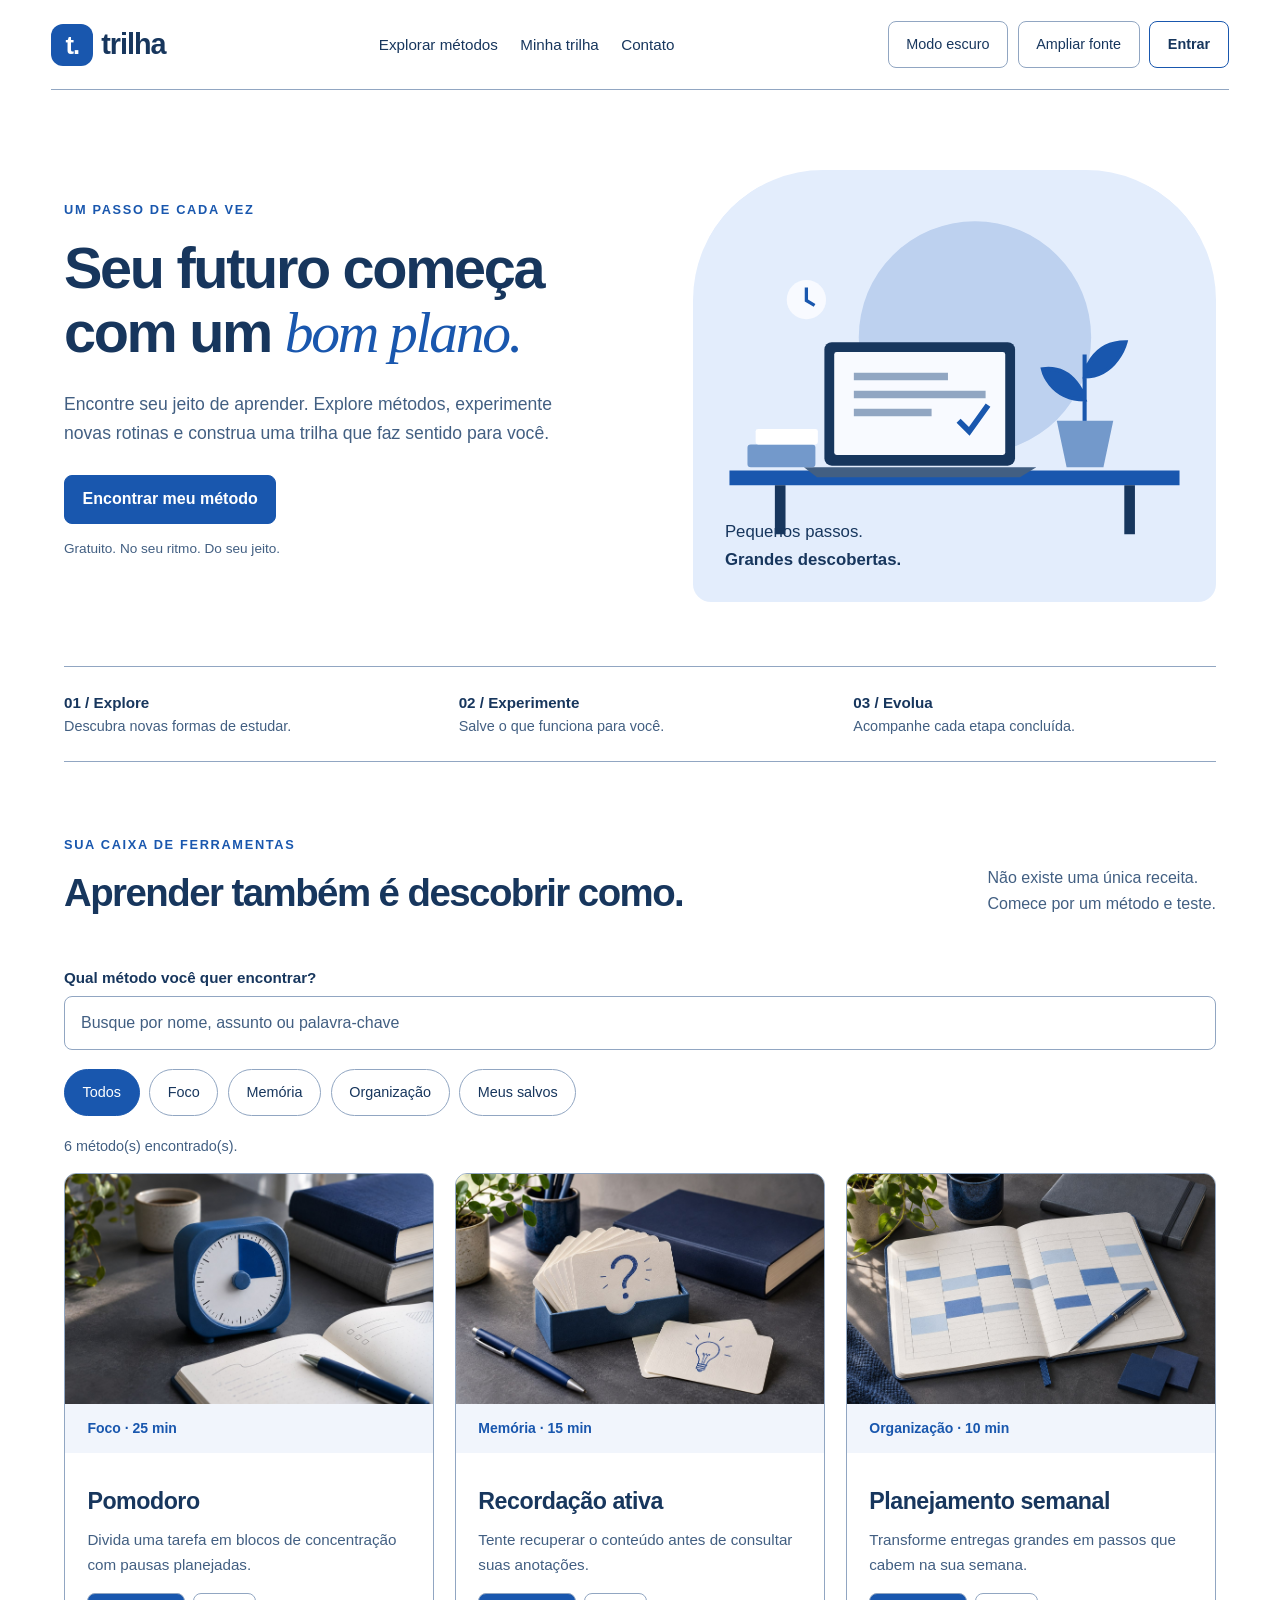
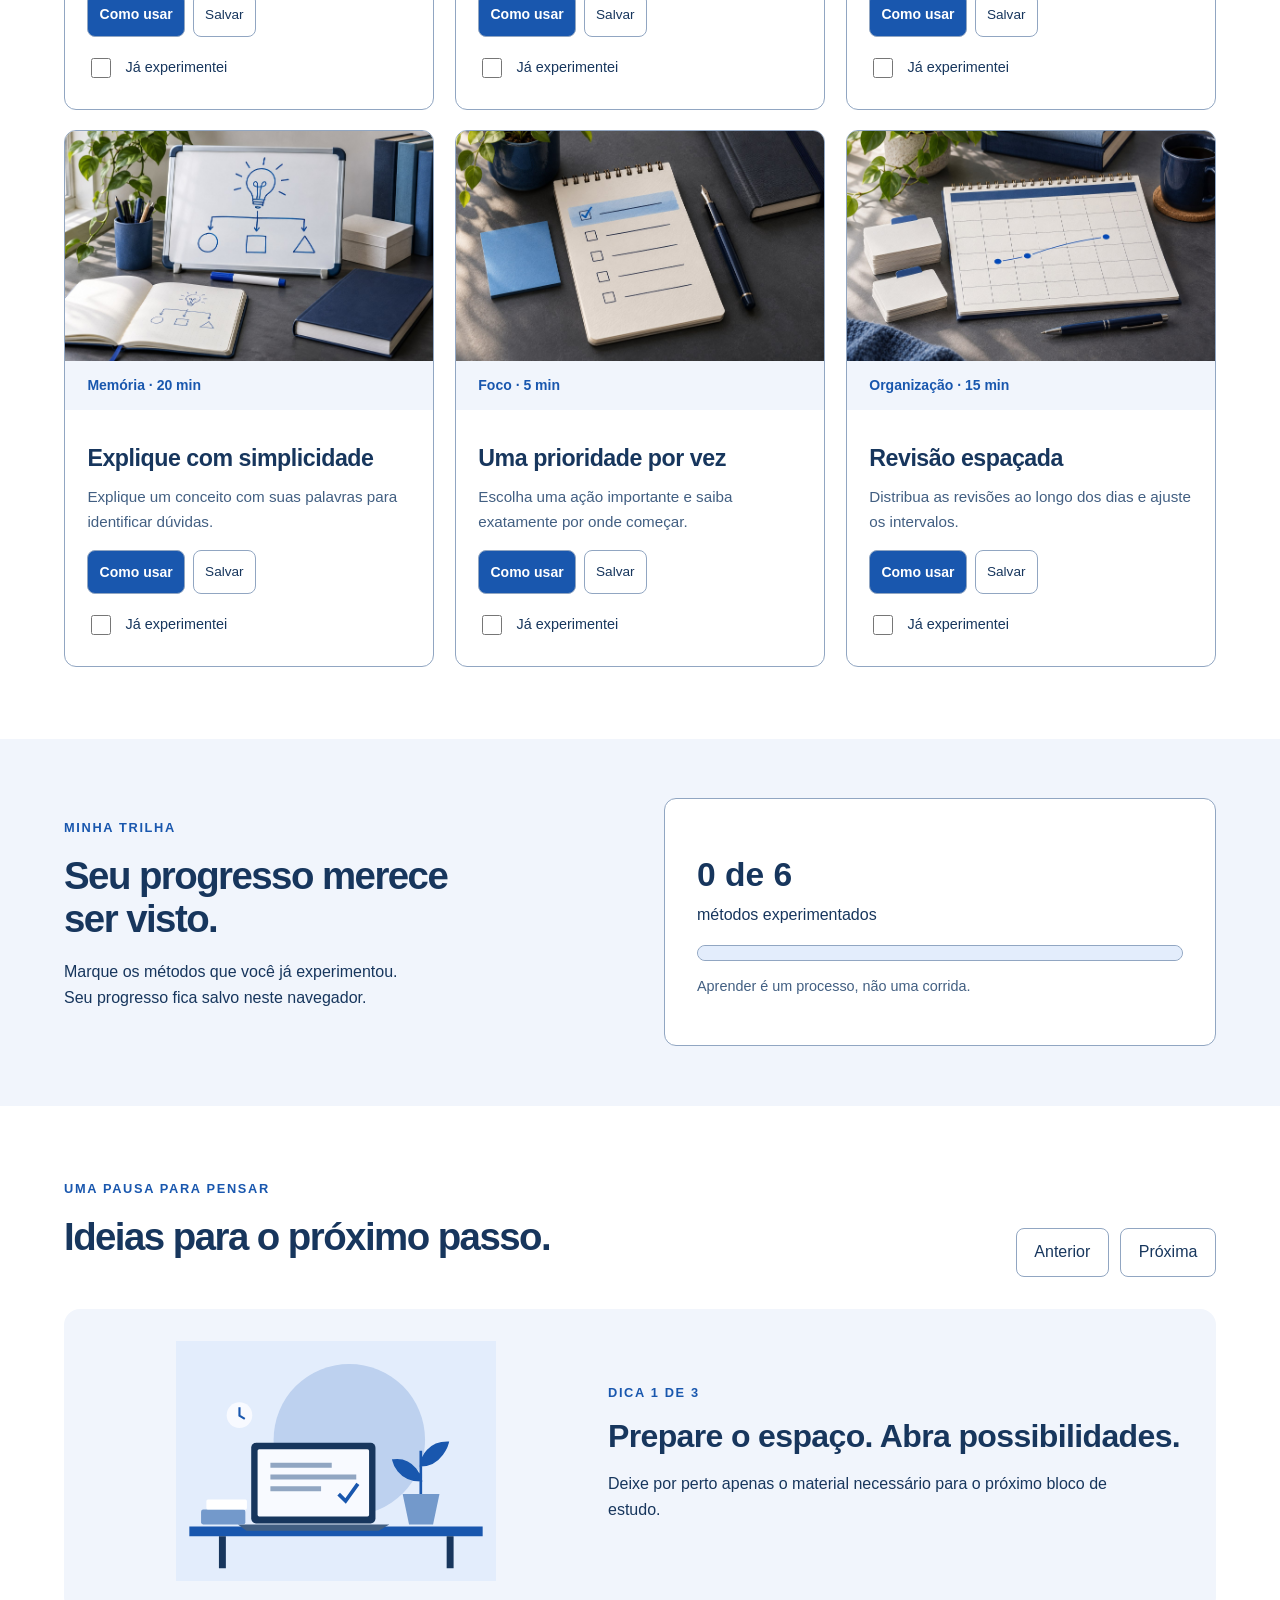
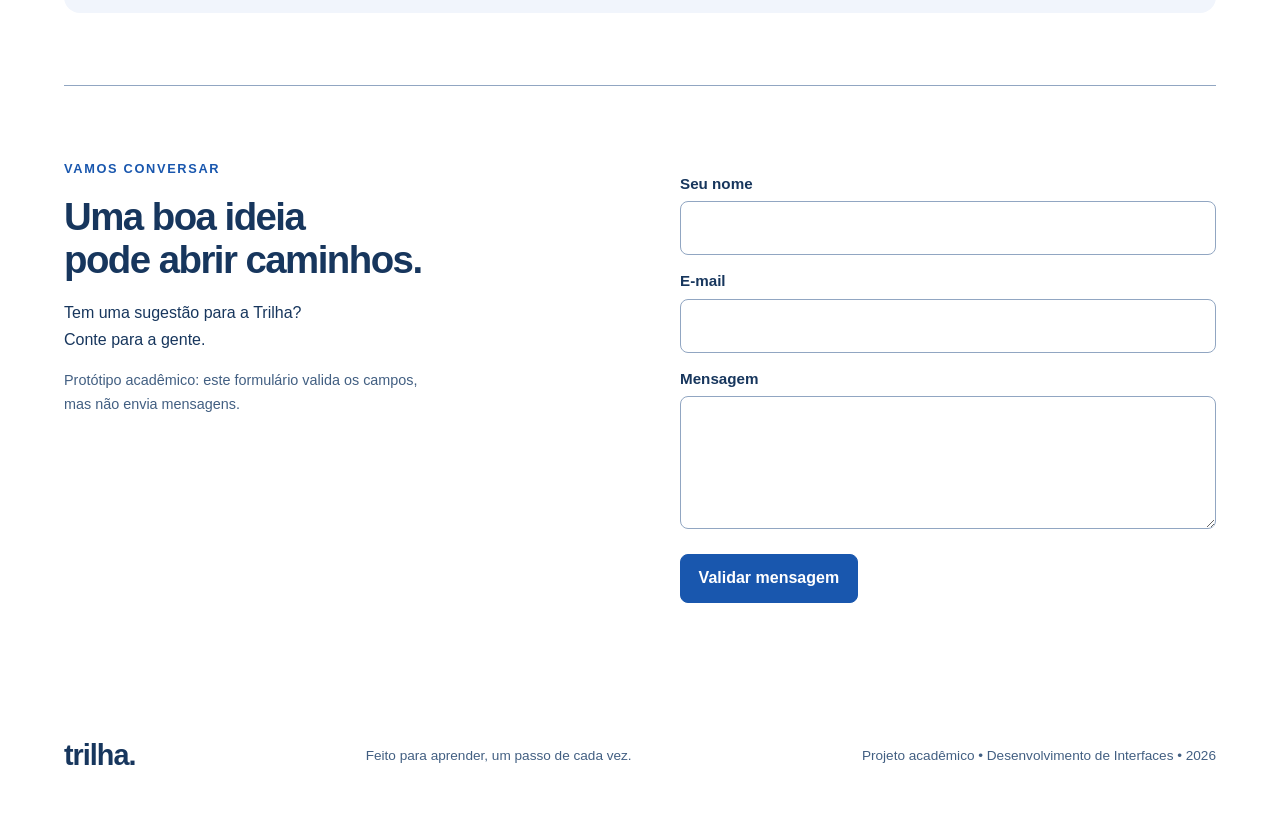
==== commit 3b33bc55: "fix: move preferências ao topo e ajusta progresso Versão 1.2.1: controles de tema e fonte no cabeçal" ====
--- a/index.html
+++ b/index.html
@@ -1,16 +1,15 @@
 <!doctype html>
 <html lang="pt-BR">
-<head><meta charset="UTF-8"><meta name="viewport" content="width=device-width,initial-scale=1"><meta name="description" content="Organize seus estudos com métodos simples e uma trilha de aprendizagem."><title>Trilha | Seu próximo passo nos estudos</title><link rel="stylesheet" href="style.css?v=1.2.0"><script src="app.js?v=1.2.0" defer></script></head>
+<head><meta charset="UTF-8"><meta name="viewport" content="width=device-width,initial-scale=1"><meta name="description" content="Organize seus estudos com métodos simples e uma trilha de aprendizagem."><title>Trilha | Seu próximo passo nos estudos</title><link rel="stylesheet" href="style.css?v=1.2.1"><script src="app.js?v=1.2.1" defer></script></head>
 <body>
 <a class="skip" href="#conteudo">Pular para o conteúdo</a>
-<header class="header"><a class="brand" href="index.html" aria-label="Trilha início"><span class="brand-icon" aria-hidden="true">t.</span> trilha</a><nav aria-label="Principal"><a href="#metodos">Explorar métodos</a><a href="#jornada">Minha trilha</a><a href="#contato">Contato</a></nav><a class="button outline" href="login.html">Entrar</a></header>
+<header class="header home-header"><a class="brand" href="index.html" aria-label="Trilha início"><span class="brand-icon" aria-hidden="true">t.</span> trilha</a><nav aria-label="Principal"><a href="#metodos">Explorar métodos</a><a href="#jornada">Minha trilha</a><a href="#contato">Contato</a></nav><div class="header-actions"><div class="a11y-controls" role="group" aria-label="Preferências de leitura"><button id="theme" type="button" aria-pressed="false">Modo escuro</button><button id="font" type="button" aria-pressed="false">Ampliar fonte</button></div><a class="button outline" href="login.html">Entrar</a></div></header>
 <main id="conteudo">
 <section class="hero wrap" aria-labelledby="titulo"><div><p class="eyebrow">UM PASSO DE CADA VEZ</p><h1 id="titulo">Seu futuro começa com um <em>bom plano.</em></h1><p class="lead">Encontre seu jeito de aprender. Explore métodos, experimente novas rotinas e construa uma trilha que faz sentido para você.</p><a class="button" href="#metodos">Encontrar meu método</a><p class="hero-note">Gratuito. No seu ritmo. Do seu jeito.</p></div><div class="hero-art"><img src="estudo.svg" alt="Ilustração de uma mesa com livros, planta e um caderno de planejamento"><div class="art-label">Pequenos passos.<br><strong>Grandes descobertas.</strong></div></div></section>
 <section class="principles wrap" aria-label="Princípios"><p><strong>01 / Explore</strong><span>Descubra novas formas de estudar.</span></p><p><strong>02 / Experimente</strong><span>Salve o que funciona para você.</span></p><p><strong>03 / Evolua</strong><span>Acompanhe cada etapa concluída.</span></p></section>
 <section id="metodos" class="wrap section"><div class="section-heading"><div><p class="eyebrow">SUA CAIXA DE FERRAMENTAS</p><h2>Aprender também é descobrir como.</h2></div><p>Não existe uma única receita.<br>Comece por um método e teste.</p></div><label for="busca">Qual método você quer encontrar?</label><input id="busca" type="search" placeholder="Busque por nome, assunto ou palavra-chave"><div class="filters" role="group" aria-label="Categorias de métodos"><button data-filter="Todos" aria-pressed="true">Todos</button><button data-filter="Foco" aria-pressed="false">Foco</button><button data-filter="Memória" aria-pressed="false">Memória</button><button data-filter="Organização" aria-pressed="false">Organização</button><button data-filter="Salvos" aria-pressed="false">Meus salvos</button></div><p id="resultados" class="muted" role="status"></p><div id="cards" class="grid"></div><noscript><p>Ative o JavaScript para pesquisar e visualizar os métodos interativos.</p></noscript></section>
-<section id="jornada" class="journey"><div class="wrap journey-inner"><div><p class="eyebrow">MINHA TRILHA</p><h2>Seu progresso merece<br>ser visto.</h2><p>Marque os métodos que você já experimentou.<br>Seu progresso fica salvo neste navegador.</p></div><div class="progress-box"><p><strong id="progresso">0 de 6</strong> métodos experimentados</p><progress id="barra" max="6" value="0">0 de 6</progress><p>Aprender é um processo, não uma corrida.</p></div></div></section>
+<section id="jornada" class="journey"><div class="wrap journey-inner"><div><p class="eyebrow">MINHA TRILHA</p><h2>Seu progresso merece<br>ser visto.</h2><p>Marque os métodos que você já experimentou.<br>Seu progresso fica salvo neste navegador.</p></div><div class="progress-box"><p><strong id="progresso">0 de 6</strong> métodos experimentados</p><progress aria-label="Métodos experimentados" id="barra" max="6" value="0">0 de 6</progress><p>Aprender é um processo, não uma corrida.</p></div></div></section>
 <section class="wrap section carousel" aria-roledescription="carrossel" aria-label="Inspirações para estudar"><div class="section-heading"><div><p class="eyebrow">UMA PAUSA PARA PENSAR</p><h2>Ideias para o próximo passo.</h2></div><div class="carousel-controls"><button id="anterior" aria-label="Mostrar dica anterior">Anterior</button><button id="proximo" aria-label="Mostrar próxima dica">Próxima</button></div></div><div class="slide"><img id="slide-img" src="estudo.svg" alt=""><div aria-live="polite" aria-atomic="true"><p id="slide-count" class="eyebrow"></p><h3 id="slide-title"></h3><p id="slide-text"></p></div></div></section>
 <section class="wrap section contact" id="contato"><div><p class="eyebrow">VAMOS CONVERSAR</p><h2>Uma boa ideia<br>pode abrir caminhos.</h2><p>Tem uma sugestão para a Trilha?<br>Conte para a gente.</p><p class="muted">Protótipo acadêmico: este formulário valida os campos, mas não envia mensagens.</p></div><form id="contact-form"><label for="nome">Seu nome</label><input id="nome" name="nome" required maxlength="80" autocomplete="name"><label for="email">E-mail</label><input id="email" name="email" required type="email" autocomplete="email"><label for="mensagem">Mensagem</label><textarea id="mensagem" name="mensagem" rows="4" required maxlength="1500"></textarea><button class="button" type="submit">Validar mensagem</button><p id="contact-status" role="status"></p></form></section>
-<section class="wrap accessibility" aria-labelledby="a11y-title"><div><h2 id="a11y-title">Do seu jeito, também na tela.</h2><p>Ajuste a leitura para ficar mais confortável.</p></div><div class="a11y-controls"><button id="theme" aria-pressed="false">Modo escuro</button><button id="font" aria-pressed="false">Fonte ampliada</button></div></section>
 </main><footer class="wrap footer"><a class="brand" href="index.html">trilha.</a><p>Feito para aprender, um passo de cada vez.</p><small>Projeto acadêmico • Desenvolvimento de Interfaces • 2026</small></footer>
 </body></html>
--- a/style.css
+++ b/style.css
@@ -1,6 +1,9 @@
 :root{color-scheme:light;--bg:#ffffff;--surface:#f1f5fc;--text:#17365d;--muted:#425f82;--accent:#1957ae;--on-accent:#ffffff;--line:#91a6c2;--soft:#e3edfc;--focus:#945000;font-size:16px}
 :root[data-theme=dark]{color-scheme:dark;--bg:#18191c;--surface:#232529;--text:#f1f2f4;--muted:#bfc3ca;--accent:#d4d7dd;--on-accent:#18191c;--line:#737881;--soft:#303339;--focus:#f2c57c}
-:root.large{font-size:20px}*{box-sizing:border-box}body{margin:0;background:var(--bg);color:var(--text);font-family:"Segoe UI",Arial,sans-serif;line-height:1.65}button,input,textarea{font:inherit}a{color:inherit}button,a,input,textarea{touch-action:manipulation}button,.button{min-height:44px}button{cursor:pointer}button:disabled{cursor:default}a:focus-visible,button:focus-visible,input:focus-visible,textarea:focus-visible{outline:3px solid var(--focus);outline-offset:4px}button,.button{border:1px solid var(--line);border-radius:8px;background:var(--bg);color:var(--text);padding:.65rem 1.1rem}button:hover{background:var(--soft)}.button{display:inline-block;background:var(--accent);color:var(--on-accent);border-color:var(--accent);font-weight:600;text-decoration:none}.button:hover{filter:brightness(.93)}.outline{background:transparent;color:var(--text)}.wrap{width:min(1160px,90%);margin-inline:auto}.header{width:min(1320px,92%);margin:auto;padding:1.3rem 0;display:flex;align-items:center;justify-content:space-between;gap:1.5rem;border-bottom:1px solid var(--line)}.brand{display:flex;gap:.5rem;align-items:center;font-size:1.8rem;font-weight:750;letter-spacing:-1px;text-decoration:none}.brand-icon{display:inline-grid;place-items:center;background:var(--accent);color:var(--on-accent);width:42px;height:42px;border-radius:12px;font-size:1.6rem}nav{display:flex;gap:2rem}nav a{font-size:.95rem;text-decoration:none}nav a:hover{text-decoration:underline}.skip{position:fixed;left:1rem;top:-100px;padding:.8rem;background:var(--bg);z-index:10}.skip:focus{top:1rem}.hero{display:grid;grid-template-columns:1.08fr 1fr;gap:4rem;align-items:center;padding:5rem 0 4rem}.eyebrow{font-size:.8rem;letter-spacing:.13em;font-weight:700;color:var(--accent);margin:0 0 1rem}h1,h2,h3{line-height:1.12;letter-spacing:-.04em}h1{font-size:clamp(2.8rem,4.5vw,4.5rem);font-weight:650;margin:.8rem 0 1.5rem}h1 em{font-family:Georgia,serif;font-weight:400;color:var(--accent)}h2{font-size:clamp(1.8rem,3vw,2.6rem);font-weight:600;margin:.6rem 0 1.2rem}h3{font-size:1.45rem;margin:.8rem 0;letter-spacing:-.02em}.lead{font-size:1.1rem;color:var(--muted);max-width:32rem;margin-bottom:1.7rem}.hero-note{font-size:.85rem;color:var(--muted)}.hero-art{background:var(--soft);border-radius:130px 130px 18px 18px;position:relative;overflow:hidden;min-height:390px}.hero-art img{display:block;width:100%;padding:1rem 1rem 3rem}.art-label{position:absolute;bottom:1.8rem;left:2rem;font-size:1.05rem;color:var(--text)}.principles{display:grid;grid-template-columns:repeat(3,1fr);border-block:1px solid var(--line);gap:2rem;padding:1.4rem 0}.principles p{margin:0}.principles strong,.principles span{display:block}.principles strong{font-size:.95rem}.principles span{font-size:.9rem;color:var(--muted)}.section{padding-block:4.5rem}.section-heading{display:flex;justify-content:space-between;gap:2rem;align-items:end;margin-bottom:2rem}.section-heading h2{max-width:39rem}.section-heading>p{color:var(--muted);min-width:14rem}.muted{color:var(--muted);font-size:.9rem}label{display:block;margin:.8rem 0 .35rem;font-weight:600;font-size:.95rem}input,textarea{background:var(--bg);border:1px solid var(--line);color:var(--text);padding:.8rem 1rem;border-radius:8px;width:100%;min-height:48px}input::placeholder{color:var(--muted);opacity:1}.filters{display:flex;flex-wrap:wrap;gap:.6rem;margin:1.2rem 0}.filters button{border-radius:30px;font-size:.9rem}.filters [aria-pressed=true]{background:var(--accent);color:var(--on-accent);border-color:var(--accent)}.grid{display:grid;grid-template-columns:repeat(3,1fr);gap:1.3rem}.card{border:1px solid var(--line);border-radius:12px;overflow:hidden;display:flex;flex-direction:column}.card-top{height:105px;background:var(--soft);display:flex;align-items:center;justify-content:space-between;padding:1.5rem;color:var(--accent)}.card-symbol{font-family:Georgia,serif;font-size:2.9rem;line-height:1}.card-top span:last-child{font-size:.85rem;font-weight:600}.card-body{padding:1.4rem;display:flex;flex-direction:column;flex:1}.card-body p{color:var(--muted);font-size:.95rem;margin:0 0 1rem}.card-actions{display:flex;gap:.5rem;flex-wrap:wrap;margin-top:auto}.card-actions button{font-size:.85rem;padding:.5rem .7rem}.check-label{display:flex;align-items:center;gap:.7rem;font-weight:400;font-size:.9rem;margin-top:1.1rem}.check-label input{width:20px;height:20px;min-height:20px;accent-color:var(--accent)}.journey{background:var(--surface)}.journey-inner{padding-block:3.7rem;display:grid;grid-template-columns:1fr 1fr;align-items:center;gap:3rem}.progress-box{padding:2rem;border:1px solid var(--line);border-radius:12px;background:var(--bg)}.progress-box strong{font-size:2.1rem;display:block}progress{width:100%;height:14px;accent-color:var(--accent)}.progress-box p:last-child{font-size:.9rem;color:var(--muted)}.carousel-controls{display:flex;gap:.7rem;flex-wrap:wrap}.slide{background:var(--surface);border-radius:16px;display:grid;grid-template-columns:1fr 1.2fr;gap:2rem;align-items:center;padding:2rem}.slide img{width:100%;max-height:240px;object-fit:contain}.slide h3{font-size:2rem}.slide p{max-width:32rem}.contact{display:grid;grid-template-columns:1fr 1fr;gap:5rem;border-top:1px solid var(--line)}.contact .muted{max-width:23rem}.contact .button{margin-top:1rem}.accessibility{background:var(--surface);border-radius:14px;padding:2rem;display:flex;align-items:center;justify-content:space-between;gap:2rem}.accessibility h2{font-size:1.4rem;letter-spacing:-.02em}.accessibility p{margin:0}.a11y-controls{display:flex;gap:.6rem;flex-wrap:wrap}.footer{padding-block:2.5rem;display:flex;justify-content:space-between;align-items:center;gap:2rem}.footer p,.footer small{font-size:.85rem;color:var(--muted)}.login-page{min-height:100vh;background:var(--surface)}.login-card{max-width:500px;margin:4rem auto;padding:2.5rem;background:var(--bg);border:1px solid var(--line);border-radius:18px}.login-card h1{font-size:2.4rem}.login-card .button{margin-block:1.5rem;width:100%;text-align:center}.login-card .brand{margin-bottom:2rem} [hidden]{display:none!important}
+:root.large{font-size:20px}*{box-sizing:border-box}body{margin:0;background:var(--bg);color:var(--text);font-family:"Segoe UI",Arial,sans-serif;line-height:1.65}button,input,textarea{font:inherit}a{color:inherit}button,a,input,textarea{touch-action:manipulation}button,.button{min-height:44px}button{cursor:pointer}button:disabled{cursor:default}a:focus-visible,button:focus-visible,input:focus-visible,textarea:focus-visible{outline:3px solid var(--focus);outline-offset:4px}button,.button{border:1px solid var(--line);border-radius:8px;background:var(--bg);color:var(--text);padding:.65rem 1.1rem}button:hover{background:var(--soft)}.button{display:inline-block;background:var(--accent);color:var(--on-accent);border-color:var(--accent);font-weight:600;text-decoration:none}.button:hover{filter:brightness(.93)}.outline{background:transparent;color:var(--text)}.wrap{width:min(1160px,90%);margin-inline:auto}.header{width:min(1320px,92%);margin:auto;padding:1.3rem 0;display:flex;align-items:center;justify-content:space-between;gap:1.5rem;border-bottom:1px solid var(--line)}.brand{display:flex;gap:.5rem;align-items:center;font-size:1.8rem;font-weight:750;letter-spacing:-1px;text-decoration:none}.brand-icon{display:inline-grid;place-items:center;background:var(--accent);color:var(--on-accent);width:42px;height:42px;border-radius:12px;font-size:1.6rem}nav{display:flex;gap:2rem}nav a{font-size:.95rem;text-decoration:none}nav a:hover{text-decoration:underline}.skip{position:fixed;left:1rem;top:-100px;padding:.8rem;background:var(--bg);z-index:10}.skip:focus{top:1rem}.hero{display:grid;grid-template-columns:1.08fr 1fr;gap:4rem;align-items:center;padding:5rem 0 4rem}.eyebrow{font-size:.8rem;letter-spacing:.13em;font-weight:700;color:var(--accent);margin:0 0 1rem}h1,h2,h3{line-height:1.12;letter-spacing:-.04em}h1{font-size:clamp(2.8rem,4.5vw,4.5rem);font-weight:650;margin:.8rem 0 1.5rem}h1 em{font-family:Georgia,serif;font-weight:400;color:var(--accent)}h2{font-size:clamp(1.8rem,3vw,2.6rem);font-weight:600;margin:.6rem 0 1.2rem}h3{font-size:1.45rem;margin:.8rem 0;letter-spacing:-.02em}.lead{font-size:1.1rem;color:var(--muted);max-width:32rem;margin-bottom:1.7rem}.hero-note{font-size:.85rem;color:var(--muted)}.hero-art{background:var(--soft);border-radius:130px 130px 18px 18px;position:relative;overflow:hidden;min-height:390px}.hero-art img{display:block;width:100%;padding:1rem 1rem 3rem}.art-label{position:absolute;bottom:1.8rem;left:2rem;font-size:1.05rem;color:var(--text)}.principles{display:grid;grid-template-columns:repeat(3,1fr);border-block:1px solid var(--line);gap:2rem;padding:1.4rem 0}.principles p{margin:0}.principles strong,.principles span{display:block}.principles strong{font-size:.95rem}.principles span{font-size:.9rem;color:var(--muted)}.section{padding-block:4.5rem}.section-heading{display:flex;justify-content:space-between;gap:2rem;align-items:end;margin-bottom:2rem}.section-heading h2{max-width:39rem}.section-heading>p{color:var(--muted);min-width:14rem}.muted{color:var(--muted);font-size:.9rem}label{display:block;margin:.8rem 0 .35rem;font-weight:600;font-size:.95rem}input,textarea{background:var(--bg);border:1px solid var(--line);color:var(--text);padding:.8rem 1rem;border-radius:8px;width:100%;min-height:48px}input::placeholder{color:var(--muted);opacity:1}.filters{display:flex;flex-wrap:wrap;gap:.6rem;margin:1.2rem 0}.filters button{border-radius:30px;font-size:.9rem}.filters [aria-pressed=true]{background:var(--accent);color:var(--on-accent);border-color:var(--accent)}.grid{display:grid;grid-template-columns:repeat(3,1fr);gap:1.3rem}.card{border:1px solid var(--line);border-radius:12px;overflow:hidden;display:flex;flex-direction:column}.card-top{height:105px;background:var(--soft);display:flex;align-items:center;justify-content:space-between;padding:1.5rem;color:var(--accent)}.card-symbol{font-family:Georgia,serif;font-size:2.9rem;line-height:1}.card-top span:last-child{font-size:.85rem;font-weight:600}.card-body{padding:1.4rem;display:flex;flex-direction:column;flex:1}.card-body p{color:var(--muted);font-size:.95rem;margin:0 0 1rem}.card-actions{display:flex;gap:.5rem;flex-wrap:wrap;margin-top:auto}.card-actions button{font-size:.85rem;padding:.5rem .7rem}.check-label{display:flex;align-items:center;gap:.7rem;font-weight:400;font-size:.9rem;margin-top:1.1rem}.check-label input{width:20px;height:20px;min-height:20px;accent-color:var(--accent)}.journey{background:var(--surface)}.journey-inner{padding-block:3.7rem;display:grid;grid-template-columns:1fr 1fr;align-items:center;gap:3rem}.progress-box{padding:2rem;border:1px solid var(--line);border-radius:12px;background:var(--bg)}.progress-box strong{font-size:2.1rem;display:block}progress{appearance:none;-webkit-appearance:none;display:block;width:100%;height:1rem;border:1px solid var(--line);border-radius:999px;overflow:hidden;background:var(--soft);color:var(--accent);accent-color:var(--accent)}
+progress::-webkit-progress-bar{background:var(--soft);border-radius:999px}
+progress::-webkit-progress-value{background:var(--accent);border-radius:999px}
+progress::-moz-progress-bar{background:var(--accent);border-radius:999px}.progress-box p:last-child{font-size:.9rem;color:var(--muted)}.carousel-controls{display:flex;gap:.7rem;flex-wrap:wrap}.slide{background:var(--surface);border-radius:16px;display:grid;grid-template-columns:1fr 1.2fr;gap:2rem;align-items:center;padding:2rem}.slide img{width:100%;max-height:240px;object-fit:contain}.slide h3{font-size:2rem}.slide p{max-width:32rem}.contact{display:grid;grid-template-columns:1fr 1fr;gap:5rem;border-top:1px solid var(--line)}.contact .muted{max-width:23rem}.contact .button{margin-top:1rem}.accessibility{background:var(--surface);border-radius:14px;padding:2rem;display:flex;align-items:center;justify-content:space-between;gap:2rem}.accessibility h2{font-size:1.4rem;letter-spacing:-.02em}.accessibility p{margin:0}.a11y-controls{display:flex;gap:.6rem;flex-wrap:wrap}.footer{padding-block:2.5rem;display:flex;justify-content:space-between;align-items:center;gap:2rem}.footer p,.footer small{font-size:.85rem;color:var(--muted)}.login-page{min-height:100vh;background:var(--surface)}.login-card{max-width:500px;margin:4rem auto;padding:2.5rem;background:var(--bg);border:1px solid var(--line);border-radius:18px}.login-card h1{font-size:2.4rem}.login-card .button{margin-block:1.5rem;width:100%;text-align:center}.login-card .brand{margin-bottom:2rem} [hidden]{display:none!important}
 @media(max-width:800px){.header{flex-wrap:wrap}.header nav{order:3;width:100%;justify-content:space-between;gap:.7rem}.hero{grid-template-columns:1fr;padding-top:3rem;gap:2rem}.hero-art{min-height:300px;max-width:520px}.hero-art img{max-height:350px}.grid{grid-template-columns:repeat(2,1fr)}.section-heading{display:block}.journey-inner,.contact{grid-template-columns:1fr;gap:1.5rem}.accessibility,.footer{flex-direction:column;align-items:start}.principles{gap:1rem}.section{padding-block:3rem}}
 @media(max-width:520px){.grid,.slide{grid-template-columns:1fr}.principles{grid-template-columns:1fr;gap:1rem}.hero h1{font-size:2.8rem}.slide{padding:1.3rem}.slide img{max-height:170px}.login-card{margin:2rem 5%;padding:1.5rem}}
 @media(prefers-reduced-motion:no-preference){html{scroll-behavior:smooth}.card{transition:transform .18s}.card:hover{transform:translateY(-3px)}}
@@ -32,3 +35,12 @@
 /* Fotografias geradas para as metodologias, preservadas nos dois temas. */
 .method-art{object-fit:cover}
 :root[data-theme=dark] .method-art{filter:brightness(.9) saturate(.85)}
+
+/* Preferências de leitura disponíveis antes do conteúdo da home. */
+.home-header{display:grid;grid-template-columns:auto 1fr auto;gap:1rem 2rem}
+.home-header nav{justify-content:center;flex-wrap:wrap;gap:1.4rem}
+.header-actions{display:flex;align-items:center;justify-content:flex-end;flex-wrap:wrap;gap:.6rem}
+.header-actions button,.header-actions .button{font-size:.9rem;white-space:nowrap}
+.header-actions [aria-pressed=true]{background:var(--soft);border-color:var(--accent)}
+@media(max-width:1100px){.home-header{grid-template-columns:auto 1fr}.home-header nav{grid-column:1/-1;grid-row:2;order:0}}
+@media(max-width:520px){.home-header{gap:1rem}.home-header .header-actions{grid-column:1/-1;grid-row:2;justify-content:flex-start}.home-header nav{grid-row:3;justify-content:space-between;gap:.6rem}.home-header .a11y-controls{flex-wrap:wrap}}
